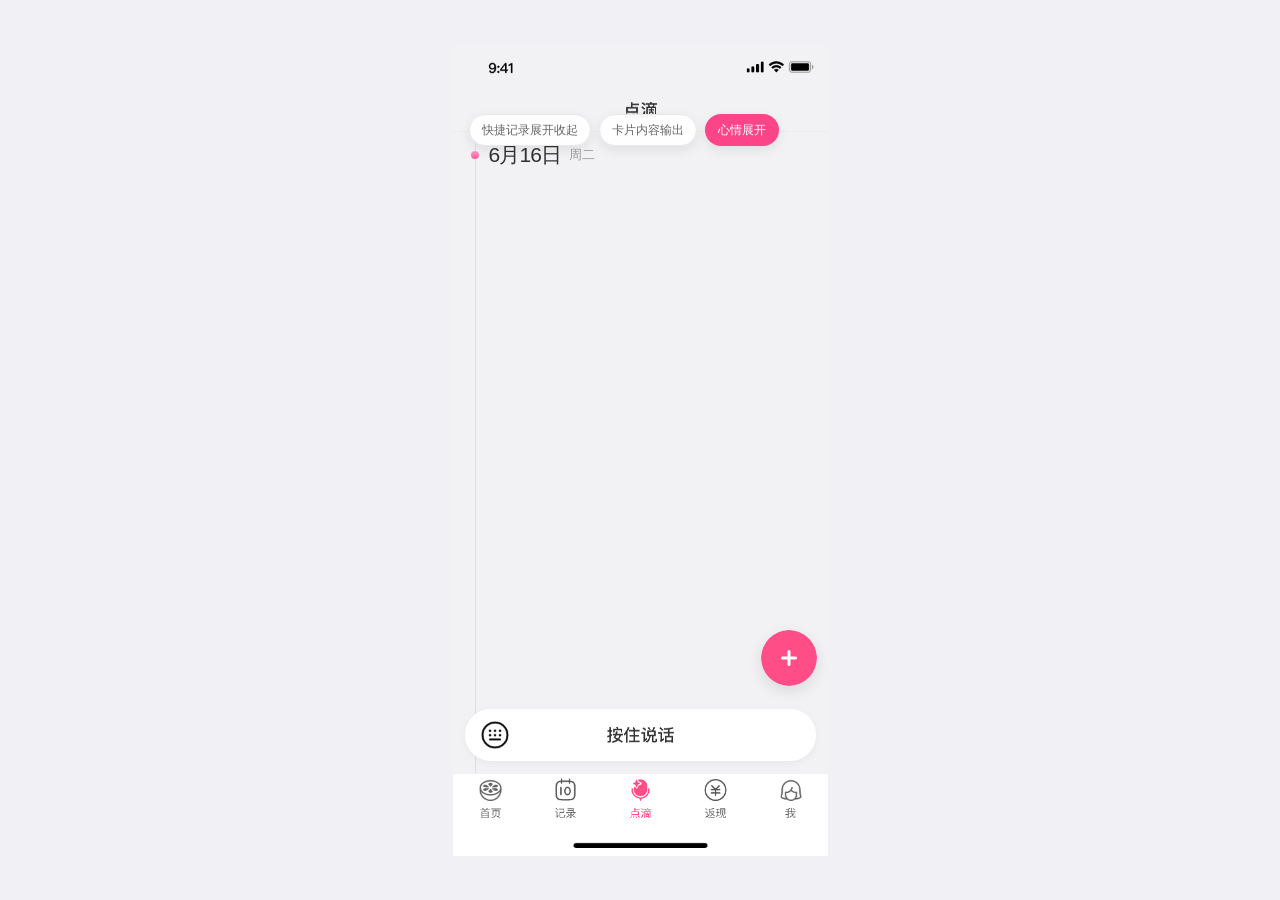
==== index.html @ 7e2c3475 "Update Diandi demo interactions and assets" ====
<!doctype html>
<html lang="zh-CN">
  <head>
    <meta charset="UTF-8" />
    <meta name="viewport" content="width=device-width, initial-scale=1.0" />
    <title>DiandiDemo</title>
    <link rel="stylesheet" href="./style.css" />
  </head>
  <body class="scheme-3">
    <main class="page">
      <section class="phone-shell" aria-label="Path app plus animation recreation">
        <header class="status-bar" aria-label="iOS status bar">
          <div class="status-time">9:41</div>
          <div class="status-icons" aria-hidden="true">
            <span class="signal">
              <i></i><i></i><i></i><i></i>
            </span>
            <span class="wifi"></span>
            <span class="battery"><span class="battery-level"></span></span>
          </div>
        </header>

        <div class="view-switcher" aria-label="页面切换">
          <button class="view-switch-btn" type="button" data-view-target="quick-record">
            快捷记录展开收起
          </button>
          <button class="view-switch-btn" type="button" data-view-target="card-output">
            卡片内容输出
          </button>
          <button class="view-switch-btn active" type="button" data-view-target="mood-expand">心情展开</button>
        </div>

        <section class="view-panel view-panel-demo" data-view-panel="quick-record" hidden>
          <section class="content-area"></section>

          <div class="flyout-wrap" data-mood-flyout-wrap>
            <button class="flyout-btn" type="button" aria-expanded="false" aria-label="Toggle action menu">
              <span class="flyout-gray-layer" aria-hidden="true"></span>
              <span class="flyout-plus-icon" aria-hidden="true"></span>
            </button>

            <ul class="flyout flyout-init" aria-label="Action menu">
              <li>
                <button type="button" aria-label="Records">
                  <span class="option-bg" aria-hidden="true"></span>
                  <span class="icon icon-music" aria-hidden="true"></span>
                  <span class="option-label">体重</span>
                </button>
              </li>
              <li>
                <button type="button" aria-label="Mood">
                  <span class="option-bg" aria-hidden="true"></span>
                  <span class="icon icon-pin" aria-hidden="true"></span>
                  <span class="option-label">症状</span>
                </button>
              </li>
              <li>
                <button type="button" aria-label="Question" data-mood-trigger>
                  <span class="option-bg" aria-hidden="true"></span>
                  <span class="icon icon-photo" aria-hidden="true"></span>
                  <span class="option-label">心情</span>
                </button>
              </li>
              <li>
                <button type="button" aria-label="Medical">
                  <span class="option-bg" aria-hidden="true"></span>
                  <span class="icon icon-camera" aria-hidden="true"></span>
                  <span class="option-label">饮食</span>
                </button>
              </li>
            </ul>
          </div>

          <div class="input-dock">
            <img src="./assets/输入框.png" alt="输入框" class="input-image" />
          </div>

          <nav class="tabbar" aria-label="Bottom navigation">
            <img src="./assets/TabBar切图.png" alt="底部导航" class="tabbar-image" />
          </nav>

          <div class="home-indicator" aria-hidden="true"></div>
        </section>

        <section class="view-panel view-panel-blank" data-view-panel="card-output" hidden>
          <section class="card-page-header" aria-label="点滴标题栏">
            <img src="./assets/标题栏.png" alt="标题栏" class="card-page-header-image" />
          </section>

          <span class="timeline-line" aria-hidden="true"></span>

          <section class="card-page-body" aria-label="卡片内容输出空白区">
            <section class="timeline-date-header" aria-label="当天日期信息">
              <span class="timeline-date-dot" aria-hidden="true"></span>
              <span class="timeline-date-text" data-today-date>6月16日</span>
              <span class="timeline-weekday-text" data-today-weekday>周二</span>
            </section>

            <section class="card-feed" aria-label="信息流">
              <article class="feed-entry" data-feed-entry hidden>
                <span class="feed-entry-dot" aria-hidden="true"></span>
                <section class="feed-card" data-feed-card>
                  <div class="feed-card-time" data-feed-card-time>9:41</div>
                  <p class="feed-card-content" data-feed-card-content>
                    今天中午和很久没见的朋友吃饭，感觉心情很好，晚上称体重是52.3公斤。
                  </p>
                  <div class="feed-card-tags" data-feed-card-tags>
                    <span class="feed-tag feed-tag-mood" data-feed-tag>心情</span>
                    <span class="feed-tag feed-tag-weight" data-feed-tag>体重</span>
                  </div>
                  <div class="feed-card-divider" data-feed-card-divider aria-hidden="true"></div>
                  <button
                    class="feed-chart-header"
                    type="button"
                    data-feed-chart-header
                    data-feed-chart-toggle
                    data-card-collapse-toggle
                    aria-expanded="true"
                    aria-label="切换近7天情绪变化曲线内容"
                  >
                    <img
                      src="./assets/AI深度思考.png"
                      alt=""
                      class="feed-chart-sparkles"
                      aria-hidden="true"
                    />
                    <span class="feed-chart-title">近7天情绪变化曲线</span>
                    <span class="feed-chart-chevron" aria-hidden="true">
                      <img src="./assets/上下箭头.png" alt="" class="feed-chart-chevron-image" />
                    </span>
                  </button>
                  <div class="feed-chart-content" data-feed-chart-content data-card-collapse-content>
                    <section class="feed-chart-panel" aria-label="近7天情绪变化曲线" data-feed-chart-panel>
                      <div class="feed-chart-levels">
                        <span>积极</span>
                        <span>一般</span>
                        <span>消极</span>
                      </div>
                      <div class="feed-chart-plot">
                        <div class="feed-chart-bands" aria-hidden="true">
                          <span class="feed-chart-band feed-chart-band-positive"></span>
                          <span class="feed-chart-band feed-chart-band-neutral"></span>
                          <span class="feed-chart-band feed-chart-band-negative"></span>
                        </div>
                        <svg viewBox="0 0 257 78" class="feed-chart-svg" aria-hidden="true">
                          <polyline
                            class="feed-chart-line"
                            points="18.36,39 55.07,65 91.79,65 128.50,39 165.21,39 201.93,13 238.64,13"
                            fill="none"
                            stroke="#ff6498"
                            stroke-width="2"
                            stroke-linecap="round"
                            stroke-linejoin="round"
                          ></polyline>
                          <g class="feed-chart-dots" fill="#ff6498">
                            <circle cx="18.36" cy="39" r="4"></circle>
                            <circle cx="55.07" cy="65" r="4"></circle>
                            <circle cx="91.79" cy="65" r="4"></circle>
                            <circle cx="128.50" cy="39" r="4"></circle>
                            <circle cx="165.21" cy="39" r="4"></circle>
                            <circle cx="201.93" cy="13" r="4"></circle>
                            <circle cx="238.64" cy="13" r="4"></circle>
                          </g>
                        </svg>
                        <div class="feed-chart-days">
                          <span>周六</span>
                          <span>周日</span>
                          <span>周一</span>
                          <span>周二</span>
                          <span>周三</span>
                          <span>周四</span>
                          <span>今天</span>
                        </div>
                      </div>
                    </section>
                    <p class="feed-card-summary" data-feed-card-summary>
                      近7天心情整体在往好的方向走，状态在慢慢变好，<span class="feed-summary-highlight">卵泡期雌激素</span>正在回升，身体和情绪一起在向上走。
                    </p>
                  </div>
                </section>
              </article>

              <article class="feed-entry feed-entry-food" data-feed-entry-food hidden>
                <span class="feed-entry-dot" aria-hidden="true"></span>
                <section class="feed-card feed-card-food">
                  <div class="feed-card-time">9:41</div>
                  <img
                    src="./assets/餐食照片.png"
                    alt="餐食照片"
                    class="food-card-photo"
                    data-food-card-photo
                  />
                  <p class="food-card-content" data-food-card-content>
                    香煎鸡胸肉123千卡，炒土豆丝223千卡，炒青菜100千卡，杂粮饭300千卡。
                  </p>
                  <p class="food-card-total" data-food-card-total>总热量：<span class="food-card-total-value">823千卡</span></p>
                  <div class="feed-card-divider" data-food-card-divider aria-hidden="true"></div>
                  <button
                    class="feed-chart-header"
                    type="button"
                    data-card-collapse-toggle
                    aria-expanded="true"
                    aria-label="切换近7天饮食热量内容"
                  >
                    <img
                      src="./assets/AI深度思考.png"
                      alt=""
                      class="feed-chart-sparkles"
                      aria-hidden="true"
                    />
                    <span class="feed-chart-title">近7天饮食热量</span>
                    <span class="feed-chart-chevron" aria-hidden="true">
                      <img src="./assets/上下箭头.png" alt="" class="feed-chart-chevron-image" />
                    </span>
                  </button>
                  <div class="feed-chart-content food-chart-content" data-card-collapse-content>
                    <section class="food-chart-panel" aria-label="近7天饮食热量">
                      <div class="food-chart-axis">
                        <span>2000</span>
                        <span>1500</span>
                        <span>1000</span>
                        <span>500</span>
                      </div>
                      <div class="food-chart-plot">
                        <div class="food-chart-grid" aria-hidden="true">
                          <span></span>
                          <span></span>
                          <span></span>
                          <span></span>
                        </div>
                        <div class="food-chart-bars">
                          <span class="food-chart-bar" style="--bar-height: 0px"></span>
                          <span class="food-chart-bar" style="--bar-height: 29px"></span>
                          <span class="food-chart-bar" style="--bar-height: 72px"></span>
                          <span class="food-chart-bar" style="--bar-height: 78px"></span>
                          <span class="food-chart-bar" style="--bar-height: 58px"></span>
                          <span class="food-chart-bar" style="--bar-height: 72px"></span>
                          <span class="food-chart-bar food-chart-bar-today" style="--bar-height: 29px">
                            <em>823</em>
                          </span>
                        </div>
                        <div class="food-chart-days">
                          <span>周六</span>
                          <span>周日</span>
                          <span>周一</span>
                          <span>周二</span>
                          <span>周三</span>
                          <span>周四</span>
                          <span>今天</span>
                        </div>
                      </div>
                    </section>
                    <p class="food-card-summary" data-food-card-summary>
                      日均摄入1380千卡，今天吃了5种食物，饮食多样性不错。
                    </p>
                  </div>
                </section>
              </article>
            </section>
          </section>

          <div class="input-dock input-dock-card">
            <img
              src="./assets/文字输入框.png"
              alt="文字输入框"
              class="input-image"
              data-card-input-image
            />
            <button
              class="card-input-action"
              type="button"
              aria-label="显示卡片内容"
              data-card-input-toggle
            ></button>
          </div>

          <nav class="tabbar" aria-label="Bottom navigation">
            <img src="./assets/TabBar切图.png" alt="底部导航" class="tabbar-image" />
          </nav>

          <div class="home-indicator" aria-hidden="true"></div>
        </section>

        <section class="view-panel view-panel-blank is-active" data-view-panel="mood-expand">
          <section class="card-page-header" aria-label="点滴标题栏">
            <img src="./assets/标题栏.png" alt="标题栏" class="card-page-header-image" />
          </section>

          <span class="timeline-line" aria-hidden="true"></span>

          <section class="card-page-body" aria-label="心情展开空白区">
            <section class="timeline-date-header" aria-label="当天日期信息">
              <span class="timeline-date-dot" aria-hidden="true"></span>
              <span class="timeline-date-text">6月16日</span>
              <span class="timeline-weekday-text">周二</span>
            </section>

            <section class="card-feed mood-timeline-feed">
              <article class="feed-entry mood-feed-entry" data-mood-feed-entry hidden>
                <span class="feed-entry-dot" aria-hidden="true"></span>
                <section class="feed-card mood-feed-card">
                  <div class="feed-card-time" data-mood-feed-time>19:00</div>
                  <div class="mood-feed-primary" data-mood-feed-primary>
                    <img src="./assets/心情.png" alt="" class="mood-feed-primary-icon" data-mood-feed-icon aria-hidden="true" />
                    <p class="mood-feed-primary-text">心情：<span data-mood-feed-text>挺开心</span></p>
                  </div>
                  <div class="feed-card-divider mood-feed-divider" data-mood-feed-divider aria-hidden="true"></div>
                  <button
                    class="feed-chart-header"
                    type="button"
                    data-card-collapse-toggle
                    aria-expanded="true"
                    aria-label="切换近7天情绪变化曲线内容"
                  >
                    <img
                      src="./assets/AI深度思考.png"
                      alt=""
                      class="feed-chart-sparkles"
                      aria-hidden="true"
                    />
                    <span class="feed-chart-title">近7天情绪变化曲线</span>
                    <span class="feed-chart-chevron" aria-hidden="true">
                      <img src="./assets/上下箭头.png" alt="" class="feed-chart-chevron-image" />
                    </span>
                  </button>
                  <div class="feed-chart-content" data-mood-feed-chart-content data-card-collapse-content>
                    <section class="feed-chart-panel" aria-label="近7天情绪变化曲线" data-mood-feed-chart-panel>
                      <div class="feed-chart-levels">
                        <span>积极</span>
                        <span>一般</span>
                        <span>消极</span>
                      </div>
                      <div class="feed-chart-plot">
                        <div class="feed-chart-bands" aria-hidden="true">
                          <span class="feed-chart-band feed-chart-band-positive"></span>
                          <span class="feed-chart-band feed-chart-band-neutral"></span>
                          <span class="feed-chart-band feed-chart-band-negative"></span>
                        </div>
                        <div class="feed-chart-grid" aria-hidden="true">
                          <span></span>
                          <span></span>
                          <span></span>
                        </div>
                        <svg
                          class="feed-chart-svg"
                          viewBox="0 0 258 78"
                          fill="none"
                          xmlns="http://www.w3.org/2000/svg"
                          aria-hidden="true"
                        >
                          <path
                            class="feed-chart-line"
                            data-mood-feed-chart-line
                            d="M19 39L55.5 65L92 65L128.5 39L165 39L201.5 13L238 13"
                            stroke="#FF5F93"
                            stroke-width="2"
                            stroke-linecap="round"
                            stroke-linejoin="round"
                          />
                          <g class="feed-chart-dots" fill="#FF5F93">
                            <circle cx="19" cy="39" r="4"></circle>
                            <circle cx="55.5" cy="65" r="4"></circle>
                            <circle cx="92" cy="65" r="4"></circle>
                            <circle cx="128.5" cy="39" r="4"></circle>
                            <circle cx="165" cy="39" r="4"></circle>
                            <circle cx="201.5" cy="13" r="4"></circle>
                            <circle cx="238" cy="13" r="4"></circle>
                          </g>
                        </svg>
                        <div class="feed-chart-days">
                          <span>周六</span>
                          <span>周日</span>
                          <span>周一</span>
                          <span>周二</span>
                          <span>周三</span>
                          <span>周四</span>
                          <span>今天</span>
                        </div>
                      </div>
                    </section>
                    <p class="feed-card-summary" data-mood-feed-summary>
                      近7天心情整体在往好的方向走，状态在慢慢变好，<span class="feed-summary-highlight">卵泡期雌激素</span>正在回升，身体和情绪一起在向上走。
                    </p>
                  </div>
                </section>
              </article>
            </section>
          </section>

          <div class="flyout-wrap" data-mood-flyout-wrap>
            <button class="flyout-btn" type="button" aria-expanded="false" aria-label="Toggle action menu">
              <span class="flyout-gray-layer" aria-hidden="true"></span>
              <span class="flyout-plus-icon" aria-hidden="true"></span>
            </button>

            <ul class="flyout flyout-init" aria-label="Action menu">
              <li>
                <button type="button" aria-label="Records">
                  <span class="option-bg" aria-hidden="true"></span>
                  <span class="icon icon-music" aria-hidden="true"></span>
                  <span class="option-label">体重</span>
                </button>
              </li>
              <li>
                <button type="button" aria-label="Mood">
                  <span class="option-bg" aria-hidden="true"></span>
                  <span class="icon icon-pin" aria-hidden="true"></span>
                  <span class="option-label">症状</span>
                </button>
              </li>
              <li>
                <button type="button" aria-label="Question" data-mood-trigger>
                  <span class="option-bg" aria-hidden="true"></span>
                  <span class="icon icon-photo" aria-hidden="true"></span>
                  <span class="option-label">心情</span>
                </button>
              </li>
              <li>
                <button type="button" aria-label="Medical">
                  <span class="option-bg" aria-hidden="true"></span>
                  <span class="icon icon-camera" aria-hidden="true"></span>
                  <span class="option-label">饮食</span>
                </button>
              </li>
            </ul>
          </div>

          <section class="mood-expand-card" data-mood-card hidden aria-label="心情选项卡片">
            <div class="mood-expand-card-inner">
              <button class="mood-option" type="button" aria-label="超开心">
                <img src="./assets/超开心.png" alt="" class="mood-option-icon" aria-hidden="true" />
                <span class="mood-option-label">超开心</span>
              </button>
              <button class="mood-option" type="button" aria-label="挺开心">
                <img src="./assets/挺开心.png" alt="" class="mood-option-icon" aria-hidden="true" />
                <span class="mood-option-label">挺开心</span>
              </button>
              <button class="mood-option" type="button" aria-label="一般">
                <img src="./assets/一般.png" alt="" class="mood-option-icon" aria-hidden="true" />
                <span class="mood-option-label">一般</span>
              </button>
              <button class="mood-option" type="button" aria-label="不开心">
                <img src="./assets/不开心.png" alt="" class="mood-option-icon" aria-hidden="true" />
                <span class="mood-option-label">不开心</span>
              </button>
              <button class="mood-option" type="button" aria-label="好伤心">
                <img src="./assets/好伤心.png" alt="" class="mood-option-icon" aria-hidden="true" />
                <span class="mood-option-label">好伤心</span>
              </button>
            </div>
          </section>

          <div class="input-dock input-dock-card">
            <img
              src="./assets/输入框.png"
              alt="输入框"
              class="input-image"
            />
            <button
              class="card-input-action"
              type="button"
              aria-label="显示卡片内容"
            ></button>
          </div>

          <nav class="tabbar" aria-label="Bottom navigation">
            <img src="./assets/TabBar切图.png" alt="底部导航" class="tabbar-image" />
          </nav>

          <div class="home-indicator" aria-hidden="true"></div>
        </section>
      </section>
    </main>

    <script src="./script.js"></script>
  </body>
</html>
---- style.css ----
:root {
  --page-bg: #f1f1f5;
  --phone-bg: #f3f2f7;
  --text-main: #202020;
  --text-subtle: #9b9ba1;
  --menu-pink: #fc4589;
  --menu-item-shadow: rgba(0, 0, 0, 0.06);
  --menu-item-border: rgba(0, 0, 0, 0.06);
  --white: #ffffff;
}

* {
  box-sizing: border-box;
}

html,
body {
  margin: 0;
  min-height: 100%;
}

body {
  font-family: Helvetica, "PingFang SC", "Hiragino Sans GB", Arial, sans-serif;
  background: var(--page-bg);
  color: var(--text-main);
}

button {
  font: inherit;
}

.page {
  min-height: 100vh;
  display: grid;
  place-items: center;
  padding: 24px;
}

.phone-shell {
  position: relative;
  width: 375px;
  height: 812px;
  overflow: hidden;
  border-radius: 0;
  background: #f2f2f5;
}

.view-switcher {
  position: absolute;
  top: 70px;
  left: 16px;
  z-index: 20;
  display: flex;
  gap: 8px;
}

.view-switch-btn {
  height: 32px;
  padding: 0 12px;
  border: 0.5px solid #e8e8e8;
  border-radius: 999px;
  background: rgba(255, 255, 255, 0.94);
  box-shadow: 0 4px 12px rgba(0, 0, 0, 0.08);
  color: #666666;
  font-size: 12px;
  font-weight: 500;
  cursor: pointer;
  white-space: nowrap;
}

.view-switch-btn.active {
  border-color: transparent;
  background: var(--menu-pink);
  color: #ffffff;
}

.status-bar {
  position: absolute;
  top: 0;
  left: 0;
  right: 0;
  display: flex;
  justify-content: space-between;
  align-items: center;
  padding: 34px 24px 12px;
  font-weight: 600;
  font-size: 18px;
  letter-spacing: -0.02em;
}

.status-icons {
  display: flex;
  align-items: center;
  gap: 8px;
}

.signal {
  display: flex;
  align-items: flex-end;
  gap: 2px;
  height: 14px;
}

.signal i {
  display: block;
  width: 4px;
  background: #111;
  border-radius: 999px;
}

.signal i:nth-child(1) {
  height: 5px;
}

.signal i:nth-child(2) {
  height: 8px;
}

.signal i:nth-child(3) {
  height: 11px;
}

.signal i:nth-child(4) {
  height: 14px;
}

.wifi {
  position: relative;
  width: 18px;
  height: 12px;
  border-top: 3px solid #111;
  border-radius: 50% 50% 0 0;
}

.wifi::before,
.wifi::after {
  content: "";
  position: absolute;
  left: 50%;
  transform: translateX(-50%);
  border-top: 3px solid #111;
  border-radius: 50% 50% 0 0;
}

.wifi::before {
  top: 3px;
  width: 12px;
  height: 7px;
}

.wifi::after {
  top: 7px;
  width: 6px;
  height: 3px;
}

.battery {
  position: relative;
  width: 28px;
  height: 14px;
  border: 2px solid #111;
  border-radius: 4px;
}

.battery::after {
  content: "";
  position: absolute;
  right: -4px;
  top: 3px;
  width: 2px;
  height: 6px;
  border-radius: 0 2px 2px 0;
  background: #111;
}

.battery-level {
  display: block;
  width: 18px;
  height: 8px;
  margin: 1px;
  border-radius: 2px;
  background: #111;
}

.view-panel {
  position: absolute;
  inset: 0;
}

.view-panel[hidden] {
  display: none;
}

.view-panel-blank {
  background: #f2f2f5;
}

.card-page-header {
  position: absolute;
  top: 0;
  left: 0;
  right: 0;
  z-index: 2;
}

.card-page-header-image {
  display: block;
  width: 375px;
  height: auto;
}

.card-page-body {
  position: absolute;
  top: 88px;
  left: 0;
  right: 0;
  bottom: 83px;
  background: linear-gradient(to right, transparent 0 44px, #f2f2f5 44px 100%);
  overflow-y: auto;
  -webkit-overflow-scrolling: touch;
  overscroll-behavior: contain;
  -ms-overflow-style: none;
  scrollbar-width: none;
  z-index: 2;
}

.card-page-body::-webkit-scrollbar {
  display: none;
}

.timeline-line {
  position: absolute;
  top: 88px;
  bottom: 0;
  left: 22px;
  width: 1px;
  background: #dfdfe1;
  z-index: 1;
  pointer-events: none;
}

.timeline-date-header {
  position: absolute;
  top: 12px;
  left: 0;
  display: flex;
  align-items: center;
  gap: 8px;
  padding-left: 36px;
  z-index: 2;
}

.timeline-date-dot {
  position: absolute;
  left: 18px;
  top: 50%;
  width: 8px;
  height: 8px;
  z-index: 3;
  border-radius: 50%;
  background: linear-gradient(180deg, #ff99dd 0%, #ff5990 100%);
  transform: translateY(-50%);
}

.timeline-date-text {
  color: #323232;
  font-size: 21px;
  font-weight: 500;
  line-height: 1;
  letter-spacing: -0.04em;
}

.timeline-weekday-text {
  color: #9b9ba1;
  font-size: 13px;
  font-weight: 500;
  line-height: 1;
}

.card-feed {
  position: relative;
  padding: 49px 0 84px 0;
  z-index: 1;
}

.feed-entry {
  z-index: 2;
}

.feed-entry {
  position: relative;
  margin-top: 0;
  padding-left: 0;
}

.feed-entry + .feed-entry {
  margin-top: 16px;
}

.feed-entry-dot {
  position: absolute;
  left: 19px;
  top: 19.5px;
  width: 6px;
  height: 6px;
  z-index: 3;
  border-radius: 50%;
  background: #d4d4d8;
  transform: translateY(-50%);
}

.feed-card {
  margin-left: 36px;
  width: calc(100% - 48px);
  border-radius: 12px;
  background: #ffffff;
  padding: 12px;
  box-shadow: none;
}

.feed-card-time {
  color: #9f9fa5;
  font-size: 15px;
  font-weight: 300;
  line-height: 1;
}

.feed-card-content {
  margin: 13px 0 0;
  color: #323232;
  font-size: 17px;
  line-height: 1.45;
  letter-spacing: -0.04em;
}

.mood-timeline-feed {
  padding-top: 49px;
}

.mood-feed-entry + .mood-feed-entry {
  margin-top: 16px;
}

.mood-feed-card {
  padding-bottom: 12px;
}

.mood-feed-entry.is-entering .feed-card-time,
.mood-feed-entry.is-entering .mood-feed-primary {
  opacity: 0;
}

.mood-feed-entry.is-entering.is-primary-visible .feed-card-time,
.mood-feed-entry.is-entering.is-primary-visible .mood-feed-primary {
  opacity: 1;
  transition: opacity 0.3s ease;
}

.mood-feed-primary {
  display: flex;
  align-items: center;
  gap: 16px;
  margin-top: 22px;
  padding-bottom: 7px;
}

.mood-feed-primary-icon {
  width: 20px;
  height: 20px;
  object-fit: contain;
  flex: 0 0 auto;
}

.mood-feed-primary-text {
  margin: 0;
  color: #323232;
  font-size: 17px;
  line-height: 1.45;
  letter-spacing: -0.04em;
}

.feed-card-food {
  padding-bottom: 16px;
}

.food-card-photo {
  display: block;
  width: 230px;
  height: 230px;
  margin: 12px 0 0;
  border-radius: 8px;
  object-fit: cover;
}

.feed-entry-food.is-entering .food-card-photo {
  opacity: 0;
}

.food-card-content {
  margin: 8px 0 0;
  color: #323232;
  font-size: 17px;
  line-height: 1.45;
  letter-spacing: -0.04em;
}

.food-card-total {
  margin: 14px 0 0;
  color: #323232;
  font-size: 17px;
  line-height: 1.2;
}

.food-card-total-value {
  margin-left: 0;
  color: #ff5f93;
}

.feed-card-tags {
  display: flex;
  gap: 12px;
  margin-top: 8px;
}

.feed-tag {
  display: inline-flex;
  align-items: center;
  justify-content: center;
  width: 30px;
  height: 16px;
  padding: 0;
  border-radius: 4px;
  border: 1.5px solid currentColor;
  font-size: 11px;
  line-height: 1;
}

.feed-tag-mood {
  color: #f2ae00;
}

.feed-tag-weight {
  color: #c76dff;
}

.feed-card-divider {
  height: 1px;
  margin: 12px 0 10px;
  background: #ececef;
}

.mood-feed-card .feed-card-divider {
  margin: 19px 0 10px;
}

.feed-chart-header {
  position: relative;
  display: flex;
  align-items: center;
  gap: 10px;
  width: 100%;
  padding-right: 24px;
  padding-left: 0;
  padding-top: 0;
  padding-bottom: 0;
  border: 0;
  background: transparent;
  text-align: left;
  cursor: pointer;
}

.feed-entry:not(.feed-entry-food).is-entering .feed-chart-header,
.feed-entry:not(.feed-entry-food).is-entering .feed-chart-panel,
.feed-entry:not(.feed-entry-food).is-entering .feed-card-summary {
  opacity: 0;
  transform: none;
}

.feed-entry:not(.feed-entry-food).is-entering .feed-card-time,
.feed-entry:not(.feed-entry-food).is-entering .feed-card-content {
  opacity: 0;
  transform: none;
}

.feed-entry:not(.feed-entry-food).is-entering .feed-card-tags {
  margin-top: 0;
  height: 0;
  overflow: hidden;
}

.feed-entry:not(.feed-entry-food).is-entering .feed-card-divider {
  opacity: 0;
  margin: 0;
}

.feed-entry:not(.feed-entry-food).is-entering .feed-tag {
  opacity: 0;
  transform: none;
}

.feed-entry:not(.feed-entry-food).is-entering .feed-chart-content {
  max-height: 0;
  opacity: 0;
  overflow: hidden;
}

.feed-entry-food.is-entering .food-card-content,
.feed-entry-food.is-entering .food-card-total,
.feed-entry-food.is-entering .food-card-summary {
  opacity: 0;
  transform: none;
  height: 0;
  margin-top: 0;
  overflow: hidden;
}

.feed-entry-food.is-entering .feed-card-divider {
  opacity: 0;
  margin: 0;
}

.feed-entry-food.is-entering .feed-chart-header,
.feed-entry-food.is-entering .food-chart-content {
  opacity: 0;
  transform: none;
  max-height: 0;
  margin-top: 0;
  padding-top: 0;
  padding-bottom: 0;
  overflow: hidden;
}

.feed-entry-food.is-entering .food-chart-panel,
.feed-entry-food.is-entering .food-chart-axis,
.feed-entry-food.is-entering .food-chart-grid,
.feed-entry-food.is-entering .food-chart-days {
  opacity: 0;
}

.feed-entry-food.is-entering .food-chart-bar,
.feed-entry-food.is-entering .food-chart-bar-today em {
  opacity: 0;
  transform: scaleY(0);
  transform-origin: center bottom;
}

.feed-chart-content {
  max-height: none;
  overflow: hidden;
  transition:
    opacity 0.24s ease,
    transform 0.24s ease,
    max-height 0.24s ease,
    margin-top 0.24s ease;
}

.feed-entry:not(.feed-entry-food).is-entering .feed-chart-header {
  max-height: 0;
  overflow: hidden;
}

.feed-entry:not(.feed-entry-food).is-entering .feed-chart-panel {
  max-height: 0;
  margin-top: 0;
  overflow: hidden;
}

.feed-entry:not(.feed-entry-food).is-entering .feed-card-summary {
  height: 0;
  margin-top: 0;
  overflow: hidden;
}

.feed-entry:not(.feed-entry-food).is-entering.is-green-visible .feed-chart-header,
.feed-entry:not(.feed-entry-food).is-entering.is-green-visible .feed-chart-panel {
  opacity: 1;
  transform: none;
  transition:
    opacity 0.36s ease,
    max-height 0.36s cubic-bezier(0.22, 1, 0.36, 1),
    margin-top 0.36s cubic-bezier(0.22, 1, 0.36, 1);
}

.feed-entry:not(.feed-entry-food).is-entering.is-green-visible .feed-chart-header {
  max-height: 32px;
  transition:
    opacity 0.4s ease,
    max-height 0s linear;
}

.feed-entry:not(.feed-entry-food).is-entering.is-primary-visible .feed-card-time,
.feed-entry:not(.feed-entry-food).is-entering.is-primary-visible .feed-card-content {
  opacity: 1;
  transform: none;
  transition:
    opacity 0.3s ease;
}

.feed-entry:not(.feed-entry-food).is-entering.is-tags-visible .feed-tag {
  opacity: 1;
  transform: none;
  transition:
    opacity 0.36s ease;
}

.feed-entry:not(.feed-entry-food).is-entering.is-tags-visible .feed-card-tags {
  margin-top: 8px;
  height: 16px;
  transition:
    margin-top 0.24s ease,
    height 0.24s ease;
}

.feed-entry:not(.feed-entry-food).is-entering.is-tags-visible .feed-tag:nth-child(1) {
  transition-delay: 0s;
}

.feed-entry:not(.feed-entry-food).is-entering.is-tags-visible .feed-tag:nth-child(2) {
  transition-delay: 0.16s;
}

.feed-entry:not(.feed-entry-food).is-entering.is-divider-visible .feed-card-divider {
  opacity: 1;
  margin: 12px 0 10px;
  transition:
    opacity 0.24s ease,
    margin 0.24s ease;
}

.feed-entry:not(.feed-entry-food).is-entering.is-green-visible .feed-chart-panel {
  max-height: 118px;
  margin-top: 10px;
}

.feed-entry:not(.feed-entry-food).is-entering.is-green-visible .feed-chart-content {
  max-height: 400px;
  opacity: 1;
}

.feed-entry:not(.feed-entry-food).is-entering.is-summary-visible .feed-card-summary {
  opacity: 1;
  transform: none;
  height: var(--summary-target-height, 0px);
  margin-top: 8px;
  transition:
    opacity 0.24s ease,
    height 0.14s ease,
    margin-top 0.24s ease;
}

.feed-entry-food.is-entering.is-food-content-visible .food-card-content,
.feed-entry-food.is-entering.is-food-total-visible .food-card-total,
.feed-entry-food.is-entering.is-food-summary-text-visible .food-card-summary {
  opacity: 1;
  transform: none;
  transition:
    opacity 0.24s ease,
    height 0.14s ease,
    margin-top 0.24s ease;
}

.feed-entry-food.is-entering.is-food-photo-visible .food-card-photo {
  opacity: 1;
  transition: opacity 0.3s ease;
}

.feed-entry-food.is-entering.is-food-summary-visible .feed-chart-header,
.feed-entry-food.is-entering.is-food-summary-visible .food-chart-content {
  opacity: 1;
  transform: none;
  transition:
    opacity 0.36s ease,
    max-height 0.36s cubic-bezier(0.22, 1, 0.36, 1),
    margin-top 0.36s cubic-bezier(0.22, 1, 0.36, 1);
}

.feed-entry-food.is-entering.is-food-summary-visible .feed-chart-header {
  max-height: 32px;
  padding-top: 0;
  padding-bottom: 0;
}

.feed-entry-food.is-entering.is-food-summary-visible .food-chart-content {
  max-height: 400px;
  margin-top: 10px;
  padding-top: 0;
  padding-bottom: 0;
}

.feed-entry-food.is-entering.is-food-chart-visible .food-chart-panel,
.feed-entry-food.is-entering.is-food-chart-visible .food-chart-axis,
.feed-entry-food.is-entering.is-food-chart-visible .food-chart-grid,
.feed-entry-food.is-entering.is-food-chart-visible .food-chart-days {
  opacity: 1;
  transition: opacity 0.6s ease;
}

.feed-entry-food.is-entering.is-food-bars-visible .food-chart-bar,
.feed-entry-food.is-entering.is-food-bars-visible .food-chart-bar-today em {
  opacity: 1;
  transform: scaleY(1);
  transition:
    opacity 0.18s ease,
    transform 0.8s cubic-bezier(0.22, 1, 0.36, 1);
}

.feed-entry-food.is-entering.is-food-bars-visible .food-chart-bar:nth-child(1) {
  transition-delay: 0s;
}

.feed-entry-food.is-entering.is-food-bars-visible .food-chart-bar:nth-child(2) {
  transition-delay: 0.08s;
}

.feed-entry-food.is-entering.is-food-bars-visible .food-chart-bar:nth-child(3) {
  transition-delay: 0.16s;
}

.feed-entry-food.is-entering.is-food-bars-visible .food-chart-bar:nth-child(4) {
  transition-delay: 0.24s;
}

.feed-entry-food.is-entering.is-food-bars-visible .food-chart-bar:nth-child(5) {
  transition-delay: 0.32s;
}

.feed-entry-food.is-entering.is-food-bars-visible .food-chart-bar:nth-child(6) {
  transition-delay: 0.4s;
}

.feed-entry-food.is-entering.is-food-bars-visible .food-chart-bar:nth-child(7) {
  transition-delay: 0.48s;
}

.feed-entry-food.is-entering.is-food-bars-visible .food-chart-bar-today em {
  transition-delay: 0.56s;
}

.feed-entry-food.is-entering.is-food-divider-visible .feed-card-divider {
  opacity: 1;
  margin: 12px 0;
  transition:
    opacity 0.24s ease,
    margin 0.24s ease;
}

.feed-entry-food.is-entering.is-food-content-visible .food-card-content {
  margin-top: 8px;
}

.feed-entry-food.is-entering.is-food-total-visible .food-card-total {
  margin-top: 14px;
}

.feed-entry-food.is-entering.is-food-summary-text-visible .food-card-summary {
  margin-top: 8px;
}

.feed-chart-sparkles {
  display: block;
  width: 20px;
  height: 20px;
  flex: 0 0 20px;
}

.feed-chart-title {
  flex: 1;
  color: #323232;
  font-size: 17px;
  font-weight: 500;
  line-height: 1.2;
}

.feed-chart-chevron {
  position: absolute;
  right: 0;
  top: 50%;
  display: inline-flex;
  align-items: center;
  justify-content: center;
  width: 24px;
  height: 24px;
  transform: translateY(calc(-50% - 2px));
  transition: transform 0.24s ease;
  overflow: visible;
}

.feed-chart-chevron-image {
  display: block;
  width: 14px;
  height: auto;
}

.feed-chart-panel {
  display: flex;
  gap: 14px;
  margin-top: 10px;
  height: 118px;
  padding: 8px;
  border-radius: 8px;
  background: #fafafa;
  overflow: hidden;
  transition:
    opacity 0.24s ease,
    transform 0.24s ease,
    max-height 0.24s ease,
    margin-top 0.24s ease,
    padding 0.24s ease;
}

.feed-chart-levels {
  display: grid;
  grid-template-rows: repeat(3, 26px);
  height: 78px;
  margin-top: 0;
  color: #a4a4aa;
  font-size: 11px;
  line-height: 1;
  white-space: nowrap;
}

.feed-chart-levels span {
  display: flex;
  align-items: center;
  transform: translateY(-1px);
}

.feed-chart-plot {
  flex: 0 0 257px;
  width: 257px;
  display: flex;
  flex-direction: column;
  min-width: 0;
  position: relative;
}

.feed-chart-bands {
  position: absolute;
  top: 0;
  left: 0;
  right: 0;
  display: grid;
  grid-template-rows: repeat(3, 26px);
  z-index: 0;
}

.feed-chart-band {
  display: block;
}

.feed-chart-levels,
.feed-chart-bands,
.feed-chart-grid,
.feed-chart-days {
  transition: opacity 0.6s ease;
}

.feed-chart-band-positive {
  background: rgba(255, 195, 1, 0.06);
}

.feed-chart-band-neutral {
  background: rgba(77, 166, 255, 0.06);
}

.feed-chart-band-negative {
  background: rgba(255, 88, 102, 0.06);
}

.feed-chart-svg {
  display: block;
  width: 100%;
  max-width: 100%;
  flex: 0 0 78px;
  height: 78px;
  border-radius: 0;
  position: relative;
  z-index: 1;
  background: transparent;
  overflow: visible;
}

.feed-chart-line {
  stroke-dasharray: var(--chart-line-length, 0);
  stroke-dashoffset: 0;
}

.feed-chart-dots circle {
  transform-box: fill-box;
  transform-origin: center;
}

.feed-entry.is-entering .feed-chart-line {
  stroke-dashoffset: var(--chart-line-length, 0);
}

.feed-entry.is-entering .feed-chart-levels,
.feed-entry.is-entering .feed-chart-bands,
.feed-entry.is-entering .feed-chart-grid,
.feed-entry.is-entering .feed-chart-days {
  opacity: 0;
}

.feed-entry.is-entering.is-green-visible .feed-chart-levels,
.feed-entry.is-entering.is-green-visible .feed-chart-bands,
.feed-entry.is-entering.is-green-visible .feed-chart-grid,
.feed-entry.is-entering.is-green-visible .feed-chart-days {
  opacity: 1;
}

.feed-entry.is-entering.is-green-visible .feed-chart-line {
  transition: stroke-dashoffset 0.72s cubic-bezier(0.22, 1, 0.36, 1) 0.6s;
  stroke-dashoffset: 0;
}

.feed-entry.is-entering .feed-chart-dots circle {
  opacity: 0;
  transform: scale(0.7);
}

.feed-entry.is-entering.is-green-visible .feed-chart-dots circle {
  opacity: 1;
  transform: scale(1);
  transition:
    opacity 0.18s ease,
    transform 0.28s cubic-bezier(0.22, 1, 0.36, 1);
}

.feed-entry.is-entering.is-green-visible .feed-chart-dots circle:nth-child(1) {
  transition-delay: 0.6s;
}

.feed-entry.is-entering.is-green-visible .feed-chart-dots circle:nth-child(2) {
  transition-delay: 0.72s;
}

.feed-entry.is-entering.is-green-visible .feed-chart-dots circle:nth-child(3) {
  transition-delay: 0.84s;
}

.feed-entry.is-entering.is-green-visible .feed-chart-dots circle:nth-child(4) {
  transition-delay: 0.96s;
}

.feed-entry.is-entering.is-green-visible .feed-chart-dots circle:nth-child(5) {
  transition-delay: 1.08s;
}

.feed-entry.is-entering.is-green-visible .feed-chart-dots circle:nth-child(6) {
  transition-delay: 1.2s;
}

.feed-entry.is-entering.is-green-visible .feed-chart-dots circle:nth-child(7) {
  transition-delay: 1.32s;
}

.feed-chart-days {
  display: grid;
  grid-template-columns: repeat(7, 1fr);
  width: 100%;
  margin-top: 8px;
  color: #a4a4aa;
  font-size: 11px;
  line-height: 1;
  text-align: center;
}

.feed-card-summary {
  margin: 8px 0 0;
  color: #323232;
  font-size: 17px;
  line-height: 1.6;
  letter-spacing: -0.04em;
  overflow: hidden;
  transition:
    opacity 0.24s ease,
    transform 0.24s ease,
    height 0.14s ease,
    margin-top 0.24s ease;
}

.food-chart-content {
  margin-top: 10px;
}

.food-chart-panel {
  display: flex;
  gap: 8px;
  padding: 12px 12px 10px;
  border-radius: 8px;
  background: #fafafa;
}

.food-chart-axis {
  display: grid;
  grid-template-rows: repeat(4, 1fr);
  width: 30px;
  height: 73px;
  color: #999999;
  font-size: 11px;
  line-height: 1;
  text-align: right;
}

.food-chart-axis span {
  display: flex;
  align-items: flex-start;
  justify-content: flex-end;
  transform: translateY(-18%);
}

.food-chart-plot {
  position: relative;
  flex: 1;
  min-width: 0;
}

.food-chart-grid {
  position: relative;
  display: grid;
  grid-template-rows: repeat(4, 1fr);
  height: 73px;
  z-index: 0;
}

.food-chart-grid span {
  display: block;
  border-top: 1px dotted #ececef;
}

.food-chart-bars {
  position: relative;
  display: grid;
  grid-template-columns: repeat(7, 1fr);
  align-items: end;
  gap: 12px;
  height: 73px;
  margin-top: -73px;
  padding: 0 2px;
  z-index: 1;
}

.food-chart-bar {
  position: relative;
  display: block;
  align-self: end;
  width: 12px;
  height: var(--bar-height);
  margin: 0 auto;
  border-radius: 4px 4px 0 0;
  background: rgba(255, 95, 147, 0.22);
}

.food-chart-bar-today {
  background: #ff4f92;
}

.food-chart-bar-today em {
  position: absolute;
  left: 50%;
  bottom: calc(100% + 8px);
  transform: translateX(-50%);
  color: #ff4f92;
  font-style: normal;
  font-size: 11px;
  line-height: 1;
  white-space: nowrap;
}

.food-chart-days {
  display: grid;
  grid-template-columns: repeat(7, 1fr);
  gap: 12px;
  margin-top: 10px;
  padding: 0 2px;
  color: #999999;
  font-size: 11px;
  line-height: 1;
  text-align: center;
}

.food-card-summary {
  margin: 8px 0 0;
  color: #323232;
  font-size: 17px;
  line-height: 1.5;
  letter-spacing: -0.04em;
}

.feed-card.is-collapsed .feed-chart-chevron {
  transform: translateY(calc(-50% + 5px)) rotate(180deg);
}

.feed-card.is-collapsed .feed-chart-content {
  opacity: 0;
  transform: none;
  max-height: 0;
  margin-top: 0;
  pointer-events: none;
}

.feed-card.is-collapsed .feed-chart-panel {
  margin-top: 0;
  padding-top: 0;
  padding-bottom: 0;
}

.feed-card.is-collapsed .feed-card-summary {
  height: 0;
  margin-top: 0;
}

.summary-char {
  opacity: 0;
  animation: summary-char-opacity 0.18s ease forwards;
}

@keyframes summary-char-opacity {
  from {
    opacity: 0;
  }

  to {
    opacity: 1;
  }
}


.feed-summary-highlight {
  color: #ff5f93;
}

.content-area {
  position: absolute;
  inset: 0;
  background: #f5f4f8;
}

.flyout-wrap {
  position: absolute;
  right: 11px;
  bottom: 170px;
  width: 220px;
  height: 220px;
  z-index: 5;
}

.scheme-3 .flyout-wrap {
  right: 11px;
  bottom: 170px;
}

[data-view-panel="mood-expand"] .flyout-wrap {
  z-index: 8;
}

.flyout {
  position: relative;
  margin: 0;
  padding: 0;
  line-height: 0;
  list-style: none;
}

.flyout > li {
  position: absolute;
  inset: 0;
  display: block;
}

.flyout > li button {
  --shift-x: 0px;
  --shift-y: 0px;
  --overshoot-x: 0px;
  --overshoot-y: 0px;
  --settle-x: 0px;
  --settle-y: 0px;
  position: absolute;
  left: 160px;
  top: 160px;
  display: block;
  width: 64px;
  height: 64px;
  padding: 0;
  border: 0.5px solid #e8e8e8;
  border-radius: 50%;
  background: #ffffff;
  box-shadow: 0 5px 15px 0 rgba(0, 0, 0, 0.1);
  cursor: pointer;
  transform: translate(0, 0);
}

.flyout > li button:active {
  opacity: 0.92;
}

.flyout > li button:active .option-bg,
.flyout > li button:active .icon,
.flyout > li button:active .option-label {
  opacity: 0.72;
}

.flyout-init li {
  display: none;
}

.flyout.expand li button {
  transform: translate(var(--shift-x), var(--shift-y));
  animation: expand 0.5s ease 1 backwards;
}

.flyout.contract li button {
  transform: translate(0, 0);
  animation: contract 0.5s ease 1 both;
}

.flyout.fade li button.clicked {
  transform: translate(var(--shift-x), var(--shift-y));
  animation: clicked 0.5s ease-out 1 forwards;
}

.flyout.fade li button:not(.clicked) {
  transform: translate(var(--shift-x), var(--shift-y));
  animation: fade 0.5s ease-out 1 forwards;
}

.flyout.fade li button:not(.clicked) .icon {
  opacity: 0.1;
  transition: opacity 0.5s ease;
}

.flyout li:nth-of-type(1) button {
  --shift-x: -18px;
  --shift-y: -93px;
  --overshoot-x: -21.4px;
  --overshoot-y: -110.7px;
  --settle-x: -17.2px;
  --settle-y: -89.1px;
  animation-delay: 0.12s;
}

.flyout.expand li:nth-of-type(1) button {
  animation-delay: 0s;
}

.flyout.expand li:nth-of-type(1) .icon {
  transform: rotate(0deg);
}

.scheme-3 .flyout.expand li:nth-of-type(1) .icon {
  animation: scheme1-icon-expand 0.6s ease-out 0s 1 both;
}

.scheme-3 .flyout.contract li:nth-of-type(1) .icon {
  animation: scheme1-icon-contract 0.6s ease 0.27s 1 both;
}

.flyout li:nth-of-type(2) button {
  --shift-x: -91.5px;
  --shift-y: -43px;
  --overshoot-x: -107.8px;
  --overshoot-y: -50.7px;
  --settle-x: -87.9px;
  --settle-y: -41.3px;
  animation-delay: 0.08s;
}

.flyout.expand li:nth-of-type(2) button {
  animation-delay: 0.04s;
}

.flyout.expand li:nth-of-type(2) .icon,
.flyout.fade li:nth-of-type(2) button.clicked .icon {
  transform: rotate(0deg);
}

.scheme-3 .flyout.expand li:nth-of-type(2) .icon {
  animation: scheme1-icon-expand 0.6s ease-out 0.04s 1 both;
}

.scheme-3 .flyout.contract li:nth-of-type(2) .icon {
  animation: scheme1-icon-contract 0.6s ease 0.23s 1 both;
}

.flyout li:nth-of-type(3) button {
  --shift-x: -91px;
  --shift-y: 43px;
  --overshoot-x: -107.3px;
  --overshoot-y: 50.7px;
  --settle-x: -87.4px;
  --settle-y: 41.3px;
  animation-delay: 0.04s;
}

.flyout.expand li:nth-of-type(3) button {
  animation-delay: 0.08s;
}

.flyout.expand li:nth-of-type(3) .icon,
.flyout.fade li:nth-of-type(3) button.clicked .icon {
  transform: rotate(0deg);
}

.scheme-3 .flyout.expand li:nth-of-type(3) .icon {
  animation: scheme1-icon-expand 0.6s ease-out 0.08s 1 both;
}

.scheme-3 .flyout.contract li:nth-of-type(3) .icon {
  animation: scheme1-icon-contract 0.6s ease 0.19s 1 both;
}

.flyout li:nth-of-type(4) button {
  --shift-x: -18px;
  --shift-y: 93px;
  --overshoot-x: -21.4px;
  --overshoot-y: 110.7px;
  --settle-x: -17.2px;
  --settle-y: 89.1px;
  animation-delay: 0s;
}

.flyout.expand li:nth-of-type(4) button {
  animation-delay: 0.12s;
}

.flyout.expand li:nth-of-type(4) .icon,
.flyout.fade li:nth-of-type(4) button.clicked .icon {
  transform: rotate(0deg);
}

.scheme-3 .flyout.expand li:nth-of-type(4) .icon {
  animation: scheme1-icon-expand 0.6s ease-out 0.12s 1 both;
}

.scheme-3 .flyout.contract li:nth-of-type(4) .icon {
  animation: scheme1-icon-contract 0.6s ease 0.15s 1 both;
}

.flyout-btn {
  position: absolute;
  right: 0;
  bottom: 0;
  z-index: 9999;
  width: 56px;
  height: 56px;
  padding: 0;
  overflow: hidden;
  border: 0;
  border-radius: 50%;
  outline: 0;
  background: url("./assets/按钮-普通.png") no-repeat center / 100% 100%;
  box-shadow: 0 5px 15px 0 rgba(0, 0, 0, 0.1);
  cursor: pointer;
}

.flyout-gray-layer {
  position: absolute;
  inset: 0;
  z-index: 0;
  display: block;
  border-radius: 50%;
  background: #cccccc;
  opacity: 0;
  transition: opacity 0.4s ease;
}

.flyout-plus-icon {
  position: relative;
  z-index: 1;
  display: block;
  width: 56px;
  height: 56px;
  transition: transform 0.4s ease;
}

.flyout-plus-icon::before,
.flyout-plus-icon::after {
  content: "";
  position: absolute;
  left: 50%;
  top: 50%;
  width: 16px;
  height: 3px;
  border-radius: 999px;
  background: var(--white);
  transform: translate(-50%, -50%);
}

.flyout-plus-icon::after {
  transform: translate(-50%, -50%) rotate(90deg);
}

.flyout-btn.btn-rotate .flyout-plus-icon {
  transform: rotate(-135deg);
}

.scheme-3 .flyout-btn.btn-rotate .flyout-gray-layer {
  opacity: 1;
}

.icon {
  position: absolute;
  left: 50%;
  top: 50%;
  display: block;
  width: 28px;
  height: 28px;
  margin-left: -14px;
  margin-top: -14px;
  background-repeat: no-repeat;
  background-position: center;
  background-size: contain;
}

.option-bg {
  position: absolute;
  inset: 0;
  display: block;
  border-radius: 50%;
  background: #ffffff;
}

.option-label {
  position: absolute;
  left: 50%;
  bottom: 7px;
  display: none;
  color: #333333;
  font-size: 11px;
  line-height: 1;
  white-space: nowrap;
  transform: translateX(-50%);
}

.scheme-3 .option-label {
  top: 41px;
  bottom: auto;
  display: block;
  line-height: 11px;
}

.scheme-3 .flyout.expand li:nth-of-type(1) .option-label {
  animation: scheme3-label-show 0.5s ease 0s 1 both;
}

.scheme-3 .flyout.contract li:nth-of-type(1) .option-label {
  animation: scheme3-label-hide 0.5s ease 0.12s 1 both;
}

.scheme-3 .flyout.expand li:nth-of-type(2) .option-label {
  animation: scheme3-label-show 0.5s ease 0.04s 1 both;
}

.scheme-3 .flyout.contract li:nth-of-type(2) .option-label {
  animation: scheme3-label-hide 0.5s ease 0.08s 1 both;
}

.scheme-3 .flyout.expand li:nth-of-type(3) .option-label {
  animation: scheme3-label-show 0.5s ease 0.08s 1 both;
}

.scheme-3 .flyout.contract li:nth-of-type(3) .option-label {
  animation: scheme3-label-hide 0.5s ease 0.04s 1 both;
}

.scheme-3 .flyout.expand li:nth-of-type(4) .option-label {
  animation: scheme3-label-show 0.5s ease 0.12s 1 both;
}

.scheme-3 .flyout.contract li:nth-of-type(4) .option-label {
  animation: scheme3-label-hide 0.5s ease 0s 1 both;
}

.scheme-3 .icon {
  top: 8px;
  margin-top: 0;
}

.scheme-3 .flyout > li button {
  left: 160px;
  top: 160px;
  width: 64px;
  height: 64px;
}

.scheme-3 .flyout li:nth-of-type(1) button {
  --shift-x: -5px;
  --shift-y: -158px;
  --overshoot-x: -5.9px;
  --overshoot-y: -187px;
  --settle-x: -4.8px;
  --settle-y: -151.5px;
}

.scheme-3 .flyout li:nth-of-type(2) button {
  --shift-x: -79.5px;
  --shift-y: -136px;
  --overshoot-x: -94px;
  --overshoot-y: -160.8px;
  --settle-x: -76.2px;
  --settle-y: -130.4px;
}

.scheme-3 .flyout li:nth-of-type(3) button {
  --shift-x: -137px;
  --shift-y: -79px;
  --overshoot-x: -161.9px;
  --overshoot-y: -93.4px;
  --settle-x: -131.4px;
  --settle-y: -75.8px;
}

.scheme-3 .flyout li:nth-of-type(4) button {
  --shift-x: -159px;
  --shift-y: -4px;
  --overshoot-x: -187.9px;
  --overshoot-y: -4.7px;
  --settle-x: -152.5px;
  --settle-y: -3.8px;
}

.icon-camera {
  background-image: url("./assets/饮食.png");
}

.icon-photo {
  background-image: url("./assets/心情.png");
}

.icon-music {
  background-image: url("./assets/体重.png");
}

.icon-pin {
  background-image: url("./assets/症状.png");
}

.input-dock {
  position: absolute;
  left: 0;
  right: 0;
  bottom: 83px;
  padding: 0;
  z-index: 4;
}

.input-image {
  display: block;
  width: 375px;
  height: auto;
}

.input-dock-card {
  bottom: 83px;
}

.card-input-action {
  position: absolute;
  right: 18px;
  bottom: 18px;
  width: 44px;
  height: 44px;
  padding: 0;
  border: 0;
  background: transparent;
  cursor: pointer;
}

.mood-expand-card {
  position: absolute;
  left: 12px;
  width: 351px;
  bottom: 238px;
  z-index: 10;
  pointer-events: none;
}

.mood-expand-card.is-entering,
.mood-expand-card.is-visible,
.mood-expand-card.is-leaving {
  pointer-events: auto;
}

.mood-expand-card-inner {
  display: flex;
  align-items: center;
  justify-content: space-between;
  gap: 8px;
  width: 351px;
  height: 107px;
  padding: 16px 14px 12px;
  border-radius: 20px;
  background: #ffffff;
  box-shadow: 0 8px 24px rgba(0, 0, 0, 0.06);
  overflow: hidden;
  transform-origin: top left;
}

.mood-option {
  flex: 1;
  min-width: 0;
  display: flex;
  flex-direction: column;
  align-items: center;
  gap: 8px;
  padding: 0;
  border: 0;
  background: transparent;
  cursor: pointer;
  opacity: 0;
}

.mood-option-icon {
  display: block;
  width: 40px;
  height: 40px;
  object-fit: contain;
}

.mood-option-label {
  color: #323232;
  font-size: 15px;
  line-height: 1.2;
  white-space: nowrap;
}

.mood-expand-card.is-entering .mood-expand-card-inner {
  animation: mood-card-expand 0.5s cubic-bezier(0.22, 0.8, 0.24, 1) both;
}

.mood-expand-card.is-entering .mood-option {
  animation: mood-option-fade 0.4s ease 0.1s both;
}

.mood-expand-card.is-leaving .mood-expand-card-inner {
  animation: mood-card-fade-out 0.3s ease both;
}

.mood-expand-card.is-visible .mood-option {
  opacity: 1;
}

.tabbar {
  position: absolute;
  left: 0;
  right: 0;
  bottom: 0;
  height: 83px;
  z-index: 3;
}

.tabbar-image {
  display: block;
  width: 100%;
  height: auto;
}

.home-indicator {
  display: none;
}

@keyframes expand {
  0% {
    transform: translate(0, 0);
    opacity: 0;
  }

  50% {
    transform: translate(var(--overshoot-x), var(--overshoot-y));
    opacity: 1;
  }

  70% {
    transform: translate(var(--settle-x), var(--settle-y));
    opacity: 1;
  }

  100% {
    transform: translate(var(--shift-x), var(--shift-y));
    opacity: 1;
  }
}

@keyframes mood-card-expand {
  0% {
    transform: translate(var(--mood-enter-x, 0px), var(--mood-enter-y, 0px))
      scale(var(--mood-enter-scale-x, 0.16), var(--mood-enter-scale-y, 0.52));
    border-radius: 999px;
  }

  18% {
    border-radius: 20px;
  }

  55% {
    transform: translate(0, 0) scale(1.02, 1.02);
    border-radius: 20px;
  }

  100% {
    transform: translate(0, 0) scale(1, 1);
    border-radius: 20px;
  }
}

@keyframes mood-option-fade {
  0% {
    opacity: 0;
  }

  100% {
    opacity: 1;
  }
}

@keyframes mood-card-fade-out {
  0% {
    opacity: 1;
  }

  100% {
    opacity: 0;
  }
}

@keyframes scheme1-icon-expand {
  0% {
    transform: rotate(-90deg);
  }

  70%,
  100% {
    transform: rotate(0deg);
  }
}

@keyframes scheme1-icon-contract {
  0% {
    transform: rotate(0deg);
    opacity: 1;
  }

  100% {
    transform: rotate(-180deg);
    opacity: 1;
  }
}

@keyframes scheme3-label-show {
  0% {
    opacity: 0;
  }

  100% {
    opacity: 1;
  }
}

@keyframes scheme3-label-hide {
  0% {
    opacity: 1;
  }

  100% {
    opacity: 0;
  }
}

@keyframes contract {
  0% {
    transform: translate(var(--shift-x), var(--shift-y));
    opacity: 1;
  }

  30% {
    transform: translate(var(--settle-x), var(--settle-y));
    opacity: 1;
  }

  50% {
    transform: translate(var(--overshoot-x), var(--overshoot-y));
    opacity: 1;
  }

  100% {
    transform: translate(0, 0);
    opacity: 0;
  }
}

@keyframes clicked {
  0% {
    transform: translate(var(--shift-x), var(--shift-y)) scale(1);
    opacity: 1;
  }

  90% {
    transform: translate(var(--shift-x), var(--shift-y)) scale(1);
  }

  99% {
    transform: translate(0, 0) scale(6);
    opacity: 0;
  }

  100% {
    transform: translate(0, 0) scale(0);
  }
}

@keyframes fade {
  0% {
    transform: translate(var(--shift-x), var(--shift-y)) scale(1);
    opacity: 1;
  }

  90% {
    transform: translate(var(--shift-x), var(--shift-y)) scale(1);
    opacity: 0;
  }

  99% {
    transform: translate(0, 0) scale(0);
  }

  100% {
    transform: translate(0, 0) scale(0);
  }
}

@media (max-width: 480px) {
  .page {
    padding: 0;
    overflow: auto;
  }

  .phone-shell {
    flex: 0 0 375px;
  }
}
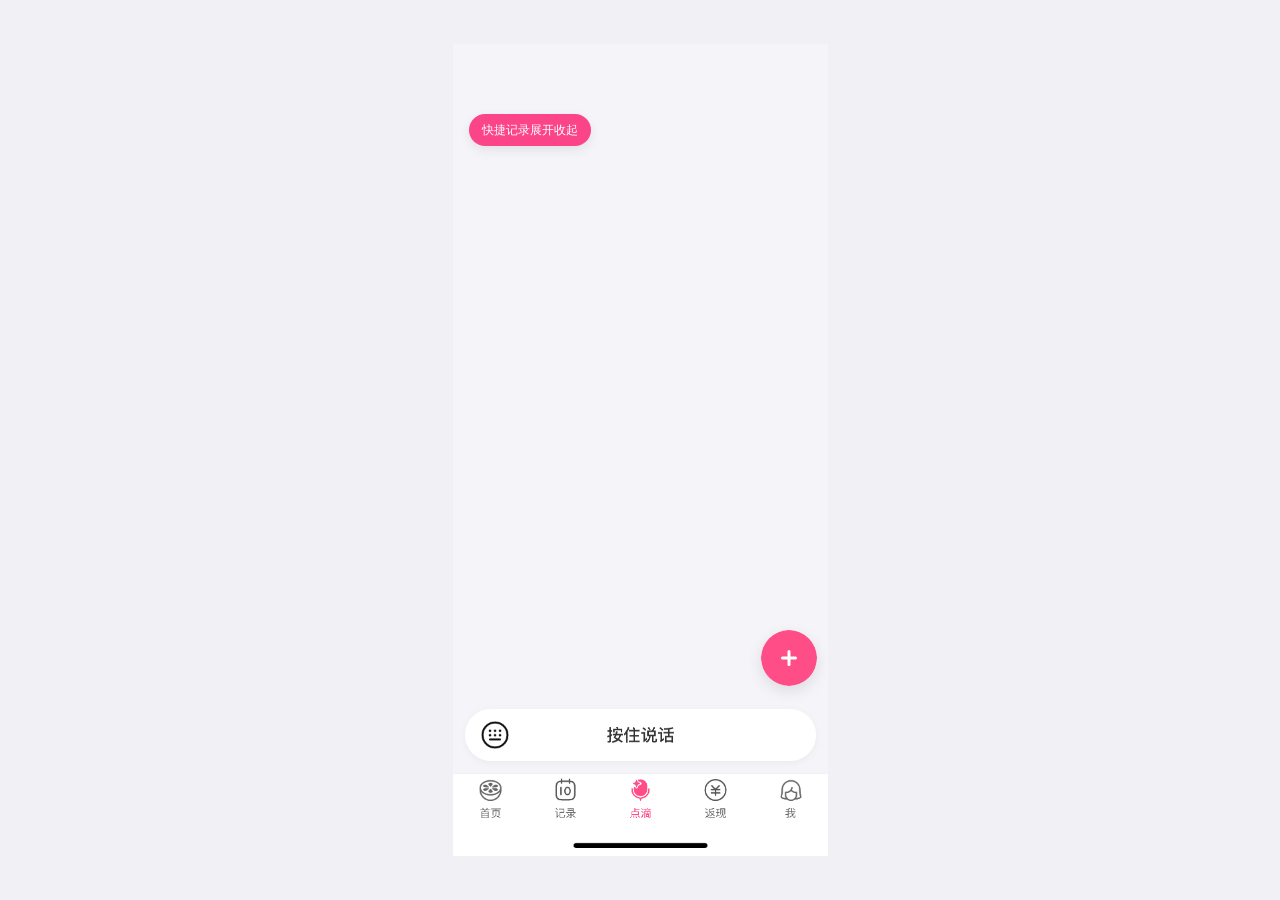
==== commit 9a20f36d: "Hide extra view switch buttons" ====
--- a/index.html
+++ b/index.html
@@ -4,6 +4,10 @@
     <meta charset="UTF-8" />
     <meta name="viewport" content="width=device-width, initial-scale=1.0" />
     <title>DiandiDemo</title>
+    <meta name="application-name" content="DiandiDemo" />
+    <meta name="apple-mobile-web-app-title" content="DiandiDemo" />
+    <meta property="og:title" content="DiandiDemo" />
+    <meta name="twitter:title" content="DiandiDemo" />
     <link rel="stylesheet" href="./style.css" />
   </head>
   <body class="scheme-3">
@@ -21,16 +25,16 @@
         </header>
 
         <div class="view-switcher" aria-label="页面切换">
-          <button class="view-switch-btn" type="button" data-view-target="quick-record">
+          <button class="view-switch-btn active" type="button" data-view-target="quick-record">
             快捷记录展开收起
           </button>
-          <button class="view-switch-btn" type="button" data-view-target="card-output">
+          <button class="view-switch-btn" type="button" data-view-target="card-output" hidden>
             卡片内容输出
           </button>
-          <button class="view-switch-btn active" type="button" data-view-target="mood-expand">心情展开</button>
+          <button class="view-switch-btn" type="button" data-view-target="mood-expand" hidden>心情展开</button>
         </div>
 
-        <section class="view-panel view-panel-demo" data-view-panel="quick-record" hidden>
+        <section class="view-panel view-panel-demo is-active" data-view-panel="quick-record">
           <section class="content-area"></section>
 
           <div class="flyout-wrap" data-mood-flyout-wrap>
@@ -281,7 +285,7 @@
           <div class="home-indicator" aria-hidden="true"></div>
         </section>
 
-        <section class="view-panel view-panel-blank is-active" data-view-panel="mood-expand">
+        <section class="view-panel view-panel-blank" data-view-panel="mood-expand" hidden>
           <section class="card-page-header" aria-label="点滴标题栏">
             <img src="./assets/标题栏.png" alt="标题栏" class="card-page-header-image" />
           </section>
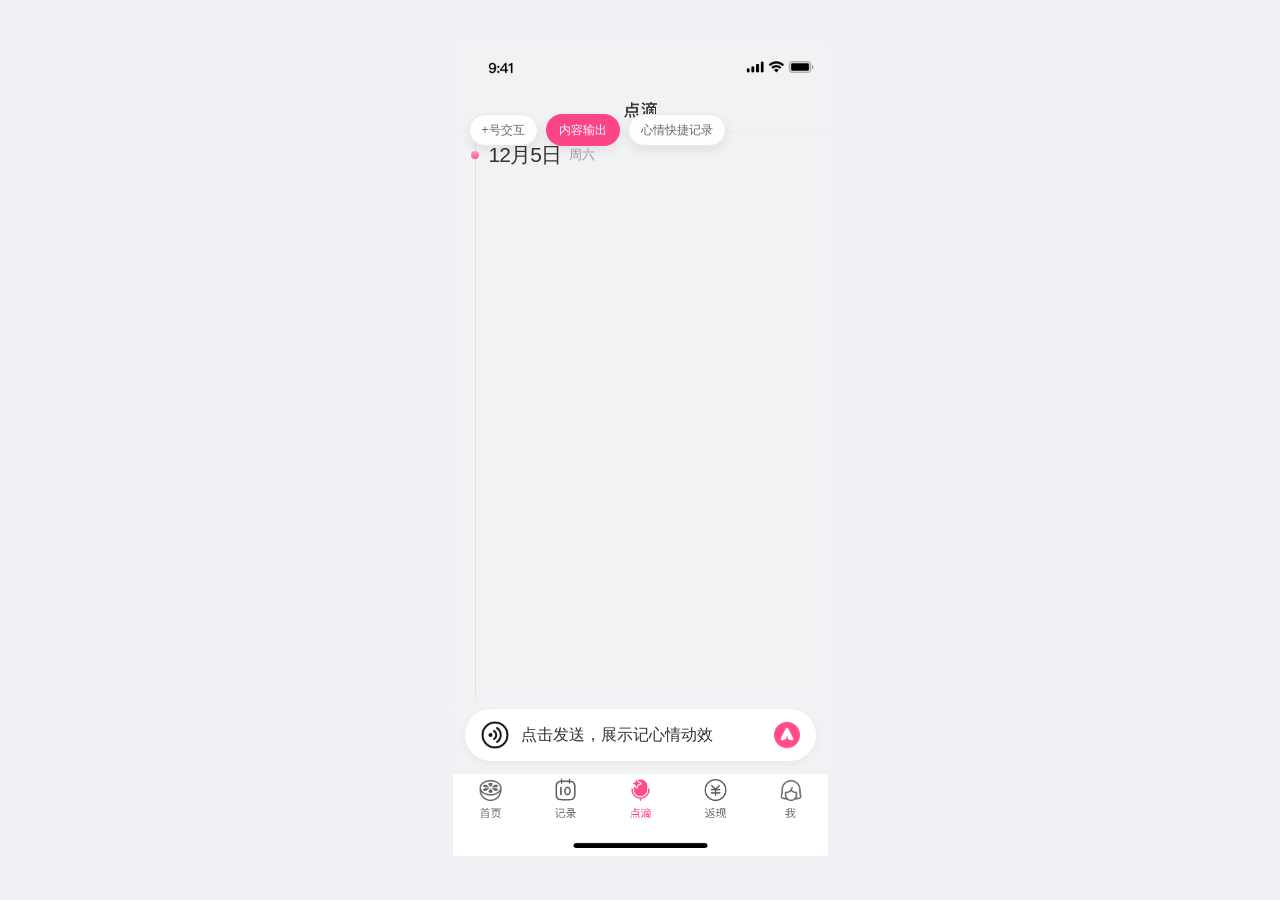
==== commit 11c15c8e: "Update demo interactions and assets" ====
--- a/index.html
+++ b/index.html
@@ -4,10 +4,17 @@
     <meta charset="UTF-8" />
     <meta name="viewport" content="width=device-width, initial-scale=1.0" />
     <title>DiandiDemo</title>
+    <meta name="description" content="DiandiDemo" />
     <meta name="application-name" content="DiandiDemo" />
     <meta name="apple-mobile-web-app-title" content="DiandiDemo" />
+    <meta property="og:type" content="website" />
+    <meta property="og:site_name" content="DiandiDemo" />
     <meta property="og:title" content="DiandiDemo" />
+    <meta property="og:description" content="DiandiDemo" />
+    <meta property="og:url" content="https://rexkfc.github.io/path-effect-demo/" />
+    <meta name="twitter:card" content="summary" />
     <meta name="twitter:title" content="DiandiDemo" />
+    <meta name="twitter:description" content="DiandiDemo" />
     <link rel="stylesheet" href="./style.css" />
   </head>
   <body class="scheme-3">
@@ -25,16 +32,16 @@
         </header>
 
         <div class="view-switcher" aria-label="页面切换">
-          <button class="view-switch-btn active" type="button" data-view-target="quick-record">
-            快捷记录展开收起
+          <button class="view-switch-btn" type="button" data-view-target="quick-record">+号交互</button>
+          <button class="view-switch-btn active" type="button" data-view-target="card-output">
+            内容输出
           </button>
-          <button class="view-switch-btn" type="button" data-view-target="card-output" hidden>
-            卡片内容输出
+          <button class="view-switch-btn" type="button" data-view-target="mood-expand">
+            心情快捷记录
           </button>
-          <button class="view-switch-btn" type="button" data-view-target="mood-expand" hidden>心情展开</button>
         </div>
 
-        <section class="view-panel view-panel-demo is-active" data-view-panel="quick-record">
+        <section class="view-panel view-panel-demo" data-view-panel="quick-record" hidden>
           <section class="content-area"></section>
 
           <div class="flyout-wrap" data-mood-flyout-wrap>
@@ -86,7 +93,7 @@
           <div class="home-indicator" aria-hidden="true"></div>
         </section>
 
-        <section class="view-panel view-panel-blank" data-view-panel="card-output" hidden>
+        <section class="view-panel view-panel-blank is-active" data-view-panel="card-output">
           <section class="card-page-header" aria-label="点滴标题栏">
             <img src="./assets/标题栏.png" alt="标题栏" class="card-page-header-image" />
           </section>
@@ -270,6 +277,7 @@
               class="input-image"
               data-card-input-image
             />
+            <span class="card-input-text" data-card-input-text>点击发送，展示记心情动效</span>
             <button
               class="card-input-action"
               type="button"
--- a/style.css
+++ b/style.css
@@ -318,6 +318,12 @@
   box-shadow: none;
 }
 
+.feed-entry:not(.feed-entry-food) .feed-card {
+  transform-origin: top left;
+  clip-path: inset(0 round 12px);
+  will-change: clip-path, transform;
+}
+
 .feed-card-time {
   color: #9f9fa5;
   font-size: 15px;
@@ -343,11 +349,26 @@
 
 .mood-feed-card {
   padding-bottom: 12px;
+  transform-origin: top left;
+  transition:
+    clip-path 0.25s cubic-bezier(0.22, 1, 0.36, 1),
+    transform 0.25s cubic-bezier(0.22, 1, 0.36, 1);
+  will-change: clip-path, transform;
 }
 
 .mood-feed-entry.is-entering .feed-card-time,
 .mood-feed-entry.is-entering .mood-feed-primary {
   opacity: 0;
+}
+
+.mood-feed-entry.is-entering .mood-feed-card {
+  clip-path: inset(0 calc(100% - 44px) calc(100% - 40px) 0 round 12px);
+  transform: scale(0.82);
+}
+
+.mood-feed-entry.is-entering.is-card-shell-visible .mood-feed-card {
+  clip-path: inset(0 round 12px);
+  transform: scale(1);
 }
 
 .mood-feed-entry.is-entering.is-primary-visible .feed-card-time,
@@ -381,6 +402,15 @@
 
 .feed-card-food {
   padding-bottom: 16px;
+}
+
+.feed-entry-food .feed-card-food {
+  transform-origin: top left;
+  clip-path: inset(0 round 12px);
+  transition:
+    clip-path 0.25s cubic-bezier(0.22, 1, 0.36, 1),
+    opacity 0.28s ease;
+  will-change: clip-path, opacity;
 }
 
 .food-card-photo {
@@ -476,6 +506,15 @@
   transform: none;
 }
 
+.feed-entry:not(.feed-entry-food).is-entering .feed-card {
+  clip-path: inset(0 calc(100% - 72px) calc(100% - 64px) 0 round 12px);
+  transform: scale(0.22);
+}
+
+.feed-entry:not(.feed-entry-food).is-entering.is-card-shell-visible .feed-card {
+  animation: card-output-shell-expand 0.25s forwards;
+}
+
 .feed-entry:not(.feed-entry-food).is-entering .feed-card-time,
 .feed-entry:not(.feed-entry-food).is-entering .feed-card-content {
   opacity: 0;
@@ -512,6 +551,16 @@
   height: 0;
   margin-top: 0;
   overflow: hidden;
+}
+
+.feed-entry-food.is-entering .feed-card-food {
+  clip-path: inset(0 calc(100% - 72px) calc(100% - 64px) 0 round 12px);
+  opacity: 0.96;
+}
+
+.feed-entry-food.is-entering.is-food-shell-visible .feed-card-food {
+  clip-path: inset(0 round 12px);
+  opacity: 1;
 }
 
 .feed-entry-food.is-entering .feed-card-divider {
@@ -909,7 +958,7 @@
 }
 
 .feed-entry.is-entering.is-green-visible .feed-chart-line {
-  transition: stroke-dashoffset 0.72s cubic-bezier(0.22, 1, 0.36, 1) 0.6s;
+  transition: stroke-dashoffset 0.75s 0.6s;
   stroke-dashoffset: 0;
 }
 
@@ -927,31 +976,31 @@
 }
 
 .feed-entry.is-entering.is-green-visible .feed-chart-dots circle:nth-child(1) {
-  transition-delay: 0.6s;
+  transition-delay: 0.15s;
 }
 
 .feed-entry.is-entering.is-green-visible .feed-chart-dots circle:nth-child(2) {
-  transition-delay: 0.72s;
+  transition-delay: 0.27s;
 }
 
 .feed-entry.is-entering.is-green-visible .feed-chart-dots circle:nth-child(3) {
-  transition-delay: 0.84s;
+  transition-delay: 0.39s;
 }
 
 .feed-entry.is-entering.is-green-visible .feed-chart-dots circle:nth-child(4) {
-  transition-delay: 0.96s;
+  transition-delay: 0.51s;
 }
 
 .feed-entry.is-entering.is-green-visible .feed-chart-dots circle:nth-child(5) {
-  transition-delay: 1.08s;
+  transition-delay: 0.63s;
 }
 
 .feed-entry.is-entering.is-green-visible .feed-chart-dots circle:nth-child(6) {
-  transition-delay: 1.2s;
+  transition-delay: 0.75s;
 }
 
 .feed-entry.is-entering.is-green-visible .feed-chart-dots circle:nth-child(7) {
-  transition-delay: 1.32s;
+  transition-delay: 0.87s;
 }
 
 .feed-chart-days {
@@ -1554,6 +1603,25 @@
   bottom: 83px;
 }
 
+.card-input-text {
+  position: absolute;
+  left: 68px;
+  right: 74px;
+  top: 50%;
+  transform: translateY(calc(-50% + 4px));
+  color: #323232;
+  font-size: 16px;
+  line-height: 1.2;
+  white-space: nowrap;
+  overflow: hidden;
+  text-overflow: ellipsis;
+  pointer-events: none;
+}
+
+.card-input-text.is-muted {
+  color: #999999;
+}
+
 .card-input-action {
   position: absolute;
   right: 18px;
@@ -1591,7 +1659,7 @@
   padding: 16px 14px 12px;
   border-radius: 20px;
   background: #ffffff;
-  box-shadow: 0 8px 24px rgba(0, 0, 0, 0.06);
+  box-shadow: 0 5px 15px rgba(0, 0, 0, 0.1);
   overflow: hidden;
   transform-origin: top left;
 }
@@ -1659,6 +1727,18 @@
   display: none;
 }
 
+@keyframes card-output-shell-expand {
+  from {
+    clip-path: inset(0 calc(100% - 72px) calc(100% - 64px) 0 round 12px);
+    transform: scale(0.22);
+  }
+
+  to {
+    clip-path: inset(0 round 12px);
+    transform: scale(1);
+  }
+}
+
 @keyframes expand {
   0% {
     transform: translate(0, 0);
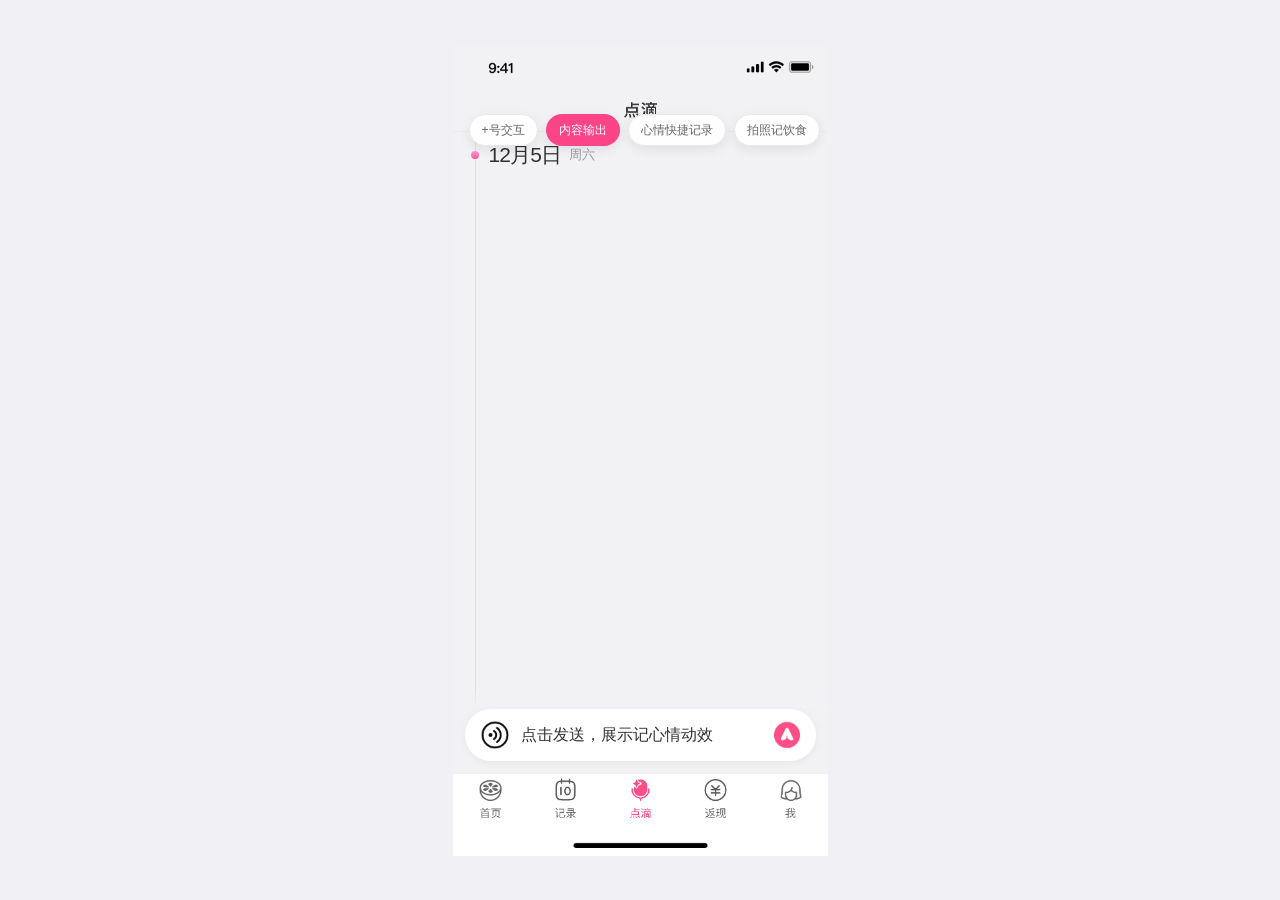
==== commit bc8b1e67: "Update interaction demos and food capture flow" ====
--- a/index.html
+++ b/index.html
@@ -39,6 +39,9 @@
           <button class="view-switch-btn" type="button" data-view-target="mood-expand">
             心情快捷记录
           </button>
+          <button class="view-switch-btn" type="button" data-view-target="food-capture">
+            拍照记饮食
+          </button>
         </div>
 
         <section class="view-panel view-panel-demo" data-view-panel="quick-record" hidden>
@@ -73,10 +76,10 @@
                 </button>
               </li>
               <li>
-                <button type="button" aria-label="Medical">
-                  <span class="option-bg" aria-hidden="true"></span>
-                  <span class="icon icon-camera" aria-hidden="true"></span>
-                  <span class="option-label">饮食</span>
+                <button type="button" aria-label="Question">
+                  <span class="option-bg" aria-hidden="true"></span>
+                  <span class="icon icon-music" aria-hidden="true"></span>
+                  <span class="option-label">体重</span>
                 </button>
               </li>
             </ul>
@@ -481,6 +484,209 @@
 
           <div class="home-indicator" aria-hidden="true"></div>
         </section>
+
+        <section class="view-panel view-panel-blank" data-view-panel="food-capture" hidden>
+          <section class="card-page-header" aria-label="点滴标题栏">
+            <img src="./assets/标题栏.png" alt="标题栏" class="card-page-header-image" />
+          </section>
+
+          <span class="timeline-line" aria-hidden="true"></span>
+
+          <section class="card-page-body" aria-label="饮食记录空白区" data-food-capture-page-body>
+            <section class="timeline-date-header" aria-label="当天日期信息">
+              <span class="timeline-date-dot" aria-hidden="true"></span>
+              <span class="timeline-date-text">6月16日</span>
+              <span class="timeline-weekday-text">周二</span>
+            </section>
+
+            <section class="card-feed food-capture-timeline-feed">
+              <article class="feed-entry feed-entry-food" data-food-capture-entry hidden>
+                <span class="feed-entry-dot" aria-hidden="true"></span>
+                <section class="feed-card feed-card-food">
+                  <div class="feed-card-time">9:41</div>
+                  <img
+                    src="./assets/餐食照片.png"
+                    alt="餐食照片"
+                    class="food-card-photo"
+                    data-food-card-photo
+                  />
+                  <p class="food-card-content" data-food-card-content>
+                    香煎鸡胸肉123千卡，炒土豆丝223千卡，炒青菜100千卡，杂粮饭300千卡。
+                  </p>
+                  <p class="food-card-total" data-food-card-total>总热量：<span class="food-card-total-value">823千卡</span></p>
+                  <div class="feed-card-divider" data-food-card-divider aria-hidden="true"></div>
+                  <button
+                    class="feed-chart-header"
+                    type="button"
+                    data-card-collapse-toggle
+                    aria-expanded="true"
+                    aria-label="切换近7天饮食热量内容"
+                  >
+                    <img
+                      src="./assets/AI深度思考.png"
+                      alt=""
+                      class="feed-chart-sparkles"
+                      aria-hidden="true"
+                    />
+                    <span class="feed-chart-title">近7天饮食热量</span>
+                    <span class="feed-chart-chevron" aria-hidden="true">
+                      <img src="./assets/上下箭头.png" alt="" class="feed-chart-chevron-image" />
+                    </span>
+                  </button>
+                  <div class="feed-chart-content food-chart-content" data-card-collapse-content>
+                    <section class="food-chart-panel" aria-label="近7天饮食热量">
+                      <div class="food-chart-axis">
+                        <span>2000</span>
+                        <span>1500</span>
+                        <span>1000</span>
+                        <span>500</span>
+                      </div>
+                      <div class="food-chart-plot">
+                        <div class="food-chart-grid" aria-hidden="true">
+                          <span></span>
+                          <span></span>
+                          <span></span>
+                          <span></span>
+                        </div>
+                        <div class="food-chart-bars">
+                          <span class="food-chart-bar" style="--bar-height: 0px"></span>
+                          <span class="food-chart-bar" style="--bar-height: 29px"></span>
+                          <span class="food-chart-bar" style="--bar-height: 72px"></span>
+                          <span class="food-chart-bar" style="--bar-height: 78px"></span>
+                          <span class="food-chart-bar" style="--bar-height: 58px"></span>
+                          <span class="food-chart-bar" style="--bar-height: 72px"></span>
+                          <span class="food-chart-bar food-chart-bar-today" style="--bar-height: 29px">
+                            <em>823</em>
+                          </span>
+                        </div>
+                        <div class="food-chart-days">
+                          <span>周六</span>
+                          <span>周日</span>
+                          <span>周一</span>
+                          <span>周二</span>
+                          <span>周三</span>
+                          <span>周四</span>
+                          <span>今天</span>
+                        </div>
+                      </div>
+                    </section>
+                    <p class="food-card-summary" data-food-card-summary>
+                      日均摄入1380千卡，今天吃了5种食物，饮食多样性不错。
+                    </p>
+                  </div>
+                </section>
+              </article>
+            </section>
+          </section>
+
+          <div class="flyout-wrap" data-food-flyout-wrap>
+            <button class="flyout-btn" type="button" aria-expanded="false" aria-label="Toggle action menu">
+              <span class="flyout-gray-layer" aria-hidden="true"></span>
+              <span class="flyout-plus-icon" aria-hidden="true"></span>
+            </button>
+
+            <ul class="flyout flyout-init" aria-label="Action menu">
+              <li>
+                <button type="button" aria-label="Records">
+                  <span class="option-bg" aria-hidden="true"></span>
+                  <span class="icon icon-music" aria-hidden="true"></span>
+                  <span class="option-label">体重</span>
+                </button>
+              </li>
+              <li>
+                <button type="button" aria-label="Mood">
+                  <span class="option-bg" aria-hidden="true"></span>
+                  <span class="icon icon-pin" aria-hidden="true"></span>
+                  <span class="option-label">症状</span>
+                </button>
+              </li>
+              <li>
+                <button type="button" aria-label="Question">
+                  <span class="option-bg" aria-hidden="true"></span>
+                  <span class="icon icon-photo" aria-hidden="true"></span>
+                  <span class="option-label">心情</span>
+                </button>
+              </li>
+              <li>
+                <button type="button" aria-label="Medical" data-food-trigger>
+                  <span class="option-bg" aria-hidden="true"></span>
+                  <span class="icon icon-camera" aria-hidden="true"></span>
+                  <span class="option-label">饮食</span>
+                </button>
+              </li>
+            </ul>
+          </div>
+
+          <section class="food-camera-sheet" data-food-camera-sheet hidden aria-label="饮食拍照页">
+            <div class="food-camera-background" aria-hidden="true"></div>
+
+            <header class="food-camera-status-bar" aria-label="iOS status bar">
+              <div class="food-camera-status-time">9:41</div>
+              <div class="food-camera-status-icons" aria-hidden="true">
+                <span class="food-camera-signal">
+                  <i></i><i></i><i></i><i></i>
+                </span>
+                <span class="food-camera-wifi"></span>
+                <span class="food-camera-battery"><span class="food-camera-battery-level"></span></span>
+              </div>
+            </header>
+
+            <button class="food-camera-close" type="button" aria-label="关闭拍照页" data-food-camera-close>
+              <span></span>
+              <span></span>
+            </button>
+
+            <div class="food-camera-frame" aria-hidden="true">
+              <span class="food-camera-corner food-camera-corner-tl"></span>
+              <span class="food-camera-corner food-camera-corner-tr"></span>
+              <span class="food-camera-corner food-camera-corner-bl"></span>
+              <span class="food-camera-corner food-camera-corner-br"></span>
+            </div>
+
+            <p class="food-camera-tip">向下俯拍食物确保在取景框内</p>
+
+            <div class="food-camera-actions">
+              <button class="food-camera-album" type="button" aria-label="打开相册">
+                <img src="./assets/相册.png" alt="" aria-hidden="true" />
+              </button>
+              <button class="food-camera-shutter" type="button" aria-label="拍摄" data-food-camera-shutter>
+                <img src="./assets/拍摄.png" alt="" aria-hidden="true" />
+              </button>
+            </div>
+
+            <section class="food-camera-recognition" aria-label="识别中页面">
+              <div class="food-camera-recognition-preview">
+                <div class="food-camera-recognition-image" aria-hidden="true"></div>
+                <img src="./assets/扫描.png" alt="" class="food-camera-recognition-scan" aria-hidden="true" />
+              </div>
+              <div class="food-camera-recognition-progress" aria-hidden="true">
+                <span class="food-camera-recognition-progress-bar"></span>
+              </div>
+              <p class="food-camera-recognition-text">正在识别食物...</p>
+            </section>
+
+            <div class="food-camera-home-indicator" aria-hidden="true"></div>
+          </section>
+
+          <div class="input-dock input-dock-card">
+            <img
+              src="./assets/输入框.png"
+              alt="输入框"
+              class="input-image"
+            />
+            <button
+              class="card-input-action"
+              type="button"
+              aria-label="显示卡片内容"
+            ></button>
+          </div>
+
+          <nav class="tabbar" aria-label="Bottom navigation">
+            <img src="./assets/TabBar切图.png" alt="底部导航" class="tabbar-image" />
+          </nav>
+
+          <div class="home-indicator" aria-hidden="true"></div>
+        </section>
       </section>
     </main>
 
--- a/style.css
+++ b/style.css
@@ -341,6 +341,11 @@
 
 .mood-timeline-feed {
   padding-top: 49px;
+}
+
+.food-capture-timeline-feed {
+  padding-top: 49px;
+  padding-bottom: 156px;
 }
 
 .mood-feed-entry + .mood-feed-entry {
@@ -593,6 +598,10 @@
   transform-origin: center bottom;
 }
 
+.feed-entry-food.is-entering .food-chart-bar-today em {
+  transform: translateX(calc(-50% - 0.5px)) scaleY(0);
+}
+
 .feed-chart-content {
   max-height: none;
   overflow: hidden;
@@ -751,6 +760,10 @@
   transition:
     opacity 0.18s ease,
     transform 0.8s cubic-bezier(0.22, 1, 0.36, 1);
+}
+
+.feed-entry-food.is-entering.is-food-bars-visible .food-chart-bar-today em {
+  transform: translateX(calc(-50% - 0.5px)) scaleY(1);
 }
 
 .feed-entry-food.is-entering.is-food-bars-visible .food-chart-bar:nth-child(1) {
@@ -1108,7 +1121,7 @@
   position: absolute;
   left: 50%;
   bottom: calc(100% + 8px);
-  transform: translateX(-50%);
+  transform: translateX(calc(-50% - 0.5px));
   color: #ff4f92;
   font-style: normal;
   font-size: 11px;
@@ -1584,6 +1597,452 @@
   background-image: url("./assets/症状.png");
 }
 
+.food-camera-sheet {
+  position: absolute;
+  inset: 0;
+  z-index: 30;
+  overflow: hidden;
+  background: #000;
+  transform: translateY(100%);
+  transition: transform 0.38s cubic-bezier(0.22, 1, 0.36, 1);
+  pointer-events: none;
+}
+
+.food-camera-sheet.is-visible {
+  transform: translateY(0);
+  pointer-events: auto;
+}
+
+.food-camera-background {
+  position: absolute;
+  left: 0;
+  right: 0;
+  top: 0;
+  height: 100%;
+  background: url("./assets/底图.png") no-repeat center / cover;
+  opacity: 0;
+  transition:
+    top 0.42s cubic-bezier(0.22, 1, 0.36, 1),
+    height 0.42s cubic-bezier(0.22, 1, 0.36, 1),
+    opacity 0.18s ease;
+}
+
+.food-camera-sheet.is-photo-visible .food-camera-background {
+  opacity: 1;
+}
+
+.food-camera-sheet.is-capturing .food-camera-background,
+.food-camera-sheet.is-recognizing .food-camera-background {
+  top: calc(50% - 280px);
+  height: 500px;
+}
+
+.food-camera-status-bar {
+  position: absolute;
+  top: -20px;
+  left: 0;
+  right: 0;
+  z-index: 2;
+  display: flex;
+  justify-content: space-between;
+  align-items: center;
+  padding: 34px 24px 12px;
+  color: #fff;
+  font-size: 18px;
+  font-weight: 600;
+  line-height: 1;
+  letter-spacing: -0.02em;
+}
+
+.food-camera-status-icons {
+  display: flex;
+  align-items: center;
+  gap: 8px;
+}
+
+.food-camera-signal {
+  display: flex;
+  align-items: flex-end;
+  gap: 2px;
+  height: 14px;
+}
+
+.food-camera-signal i {
+  display: block;
+  width: 4px;
+  background: #fff;
+  border-radius: 999px;
+}
+
+.food-camera-signal i:nth-child(1) {
+  height: 5px;
+}
+
+.food-camera-signal i:nth-child(2) {
+  height: 8px;
+}
+
+.food-camera-signal i:nth-child(3) {
+  height: 11px;
+}
+
+.food-camera-signal i:nth-child(4) {
+  height: 14px;
+}
+
+.food-camera-wifi {
+  position: relative;
+  width: 15px;
+  height: 11px;
+}
+
+.food-camera-wifi::before,
+.food-camera-wifi::after {
+  content: "";
+  position: absolute;
+  left: 50%;
+  border: 2px solid transparent;
+  border-top-color: #fff;
+  border-radius: 50%;
+  transform: translateX(-50%);
+}
+
+.food-camera-wifi::before {
+  top: 0;
+  width: 15px;
+  height: 11px;
+}
+
+.food-camera-wifi::after {
+  top: 4px;
+  width: 9px;
+  height: 7px;
+}
+
+.food-camera-battery {
+  position: relative;
+  width: 27px;
+  height: 13px;
+  border: 1.8px solid #fff;
+  border-radius: 3.5px;
+}
+
+.food-camera-battery::after {
+  content: "";
+  position: absolute;
+  right: -3.8px;
+  top: 3px;
+  width: 2.5px;
+  height: 5px;
+  border-radius: 0 2px 2px 0;
+  background: #fff;
+}
+
+.food-camera-battery-level {
+  position: absolute;
+  left: 1.8px;
+  top: 1.8px;
+  right: 5px;
+  bottom: 1.8px;
+  border-radius: 2px;
+  background: #fff;
+}
+
+.food-camera-close {
+  position: absolute;
+  left: 12px;
+  top: 52px;
+  z-index: 2;
+  width: 40px;
+  height: 40px;
+  padding: 0;
+  border: 0;
+  background: transparent;
+  cursor: pointer;
+}
+
+.food-camera-close span {
+  position: absolute;
+  left: 50%;
+  top: 50%;
+  width: 2.5px;
+  height: 25px;
+  border-radius: 999px;
+  background: #fff;
+  transform-origin: center;
+}
+
+.food-camera-close span:first-child {
+  transform: translate(-50%, -50%) rotate(45deg);
+}
+
+.food-camera-close span:last-child {
+  transform: translate(-50%, -50%) rotate(-45deg);
+}
+
+.food-camera-frame {
+  position: absolute;
+  left: 24px;
+  right: 24px;
+  top: 167px;
+  height: 436px;
+  z-index: 2;
+  transition: opacity 0.18s ease;
+}
+
+.food-camera-corner {
+  position: absolute;
+  width: 28px;
+  height: 28px;
+  background: url("./assets/拍照定位.png") no-repeat center / contain;
+}
+
+.food-camera-corner-tl {
+  left: 0;
+  top: 0;
+}
+
+.food-camera-corner-tr {
+  right: 0;
+  top: 0;
+  transform: scaleX(-1);
+}
+
+.food-camera-corner-bl {
+  left: 0;
+  bottom: 0;
+  transform: scaleY(-1);
+}
+
+.food-camera-corner-br {
+  right: 0;
+  bottom: 0;
+  transform: scale(-1);
+}
+
+.food-camera-tip {
+  position: absolute;
+  left: 50%;
+  bottom: 209px;
+  z-index: 2;
+  margin: 0;
+  color: #fff;
+  font-size: 15px;
+  font-weight: 500;
+  line-height: 1.2;
+  white-space: nowrap;
+  transform: translateX(-50%);
+  text-shadow: 0 1px 12px rgba(0, 0, 0, 0.14);
+  transition: opacity 0.18s ease;
+}
+
+.food-camera-actions {
+  position: absolute;
+  left: 24px;
+  right: 24px;
+  bottom: 44px;
+  z-index: 2;
+  height: 120px;
+  transition: opacity 0.22s ease;
+}
+
+.food-camera-album,
+.food-camera-shutter {
+  position: absolute;
+  padding: 0;
+  border: 0;
+  background: transparent;
+  cursor: pointer;
+}
+
+.food-camera-album {
+  left: 10px;
+  bottom: 33px;
+  width: 48px;
+  height: 48px;
+  border-radius: 50%;
+  background: transparent;
+  backdrop-filter: none;
+}
+
+.food-camera-album img {
+  width: 100%;
+  height: 100%;
+  display: block;
+}
+
+.food-camera-shutter {
+  left: 50%;
+  bottom: 20px;
+  width: 74px;
+  height: 74px;
+  transform: translateX(-50%);
+}
+
+.food-camera-shutter img {
+  width: 100%;
+  height: 100%;
+  display: block;
+}
+
+.food-camera-home-indicator {
+  position: absolute;
+  left: 50%;
+  bottom: 8px;
+  z-index: 2;
+  width: 134px;
+  height: 5px;
+  border-radius: 999px;
+  background: rgba(255, 255, 255, 0.98);
+  transform: translateX(-50%);
+}
+
+.food-camera-recognition {
+  position: absolute;
+  inset: 0;
+  z-index: 1;
+  opacity: 0;
+  pointer-events: none;
+  transition: opacity 0.18s ease 0.16s;
+}
+
+.food-camera-recognition-preview {
+  position: absolute;
+  left: 0;
+  right: 0;
+  top: calc(50% - 280px);
+  height: 500px;
+  overflow: hidden;
+}
+
+.food-camera-recognition-image {
+  position: absolute;
+  inset: 0;
+  opacity: 0;
+}
+
+.food-camera-recognition-scan {
+  position: absolute;
+  left: 0;
+  top: 0;
+  width: 100%;
+  height: auto;
+  display: block;
+  transform: translateY(-100%);
+  opacity: 0;
+  transition: opacity 0.18s ease 0.22s;
+}
+
+.food-camera-recognition-progress {
+  position: absolute;
+  left: 36px;
+  right: 36px;
+  bottom: 160px;
+  height: 6px;
+  overflow: hidden;
+  border-radius: 999px;
+  background: rgba(255, 255, 255, 0.5);
+  opacity: 0;
+  transition: opacity 0.2s ease 0.24s;
+}
+
+.food-camera-recognition-progress-bar {
+  display: block;
+  width: 100%;
+  height: 100%;
+  border-radius: inherit;
+  background: linear-gradient(90deg, rgba(255, 255, 255, 0.5) 0%, rgba(255, 255, 255, 1) 100%);
+  transform: scaleX(0);
+  transform-origin: left center;
+}
+
+.food-camera-recognition-text {
+  position: absolute;
+  left: 50%;
+  bottom: 130px;
+  margin: 0;
+  color: #fff;
+  font-size: 15px;
+  font-weight: 400;
+  line-height: 1.2;
+  transform: translateX(-50%);
+  opacity: 0;
+  transition: opacity 0.2s ease 0.24s;
+}
+
+.food-camera-sheet.is-capturing .food-camera-frame,
+.food-camera-sheet.is-capturing .food-camera-tip,
+.food-camera-sheet.is-capturing .food-camera-actions,
+.food-camera-sheet.is-recognizing .food-camera-frame,
+.food-camera-sheet.is-recognizing .food-camera-tip,
+.food-camera-sheet.is-recognizing .food-camera-actions {
+  opacity: 0;
+  pointer-events: none;
+}
+
+.food-camera-sheet.is-capturing .food-camera-recognition,
+.food-camera-sheet.is-recognizing .food-camera-recognition {
+  opacity: 1;
+}
+
+.food-camera-sheet.is-capturing .food-camera-recognition-scan,
+.food-camera-sheet.is-recognizing .food-camera-recognition-scan,
+.food-camera-sheet.is-capturing .food-camera-recognition-progress,
+.food-camera-sheet.is-recognizing .food-camera-recognition-progress,
+.food-camera-sheet.is-capturing .food-camera-recognition-text,
+.food-camera-sheet.is-recognizing .food-camera-recognition-text {
+  opacity: 1;
+}
+
+.food-camera-sheet.is-scan-active .food-camera-recognition-scan {
+  animation: food-camera-scan-move 2.2s linear infinite;
+}
+
+.food-camera-sheet.is-capturing .food-camera-recognition-progress-bar,
+.food-camera-sheet.is-recognizing .food-camera-recognition-progress-bar {
+  animation: food-camera-progress-load 4s ease-out forwards;
+}
+
+@keyframes food-camera-progress-load {
+  from {
+    transform: scaleX(0);
+  }
+
+  30% {
+    transform: scaleX(0.3);
+  }
+
+  36.25% {
+    transform: scaleX(0.3);
+  }
+
+  to {
+    transform: scaleX(1);
+  }
+}
+
+@keyframes food-camera-scan-move {
+  from {
+    transform: translateY(-100%);
+  }
+
+  62.5% {
+    transform: translateY(500px);
+  }
+
+  75% {
+    transform: translateY(500px);
+  }
+
+  75.01% {
+    transform: translateY(-100%);
+  }
+
+  to {
+    transform: translateY(-100%);
+  }
+}
+
 .input-dock {
   position: absolute;
   left: 0;
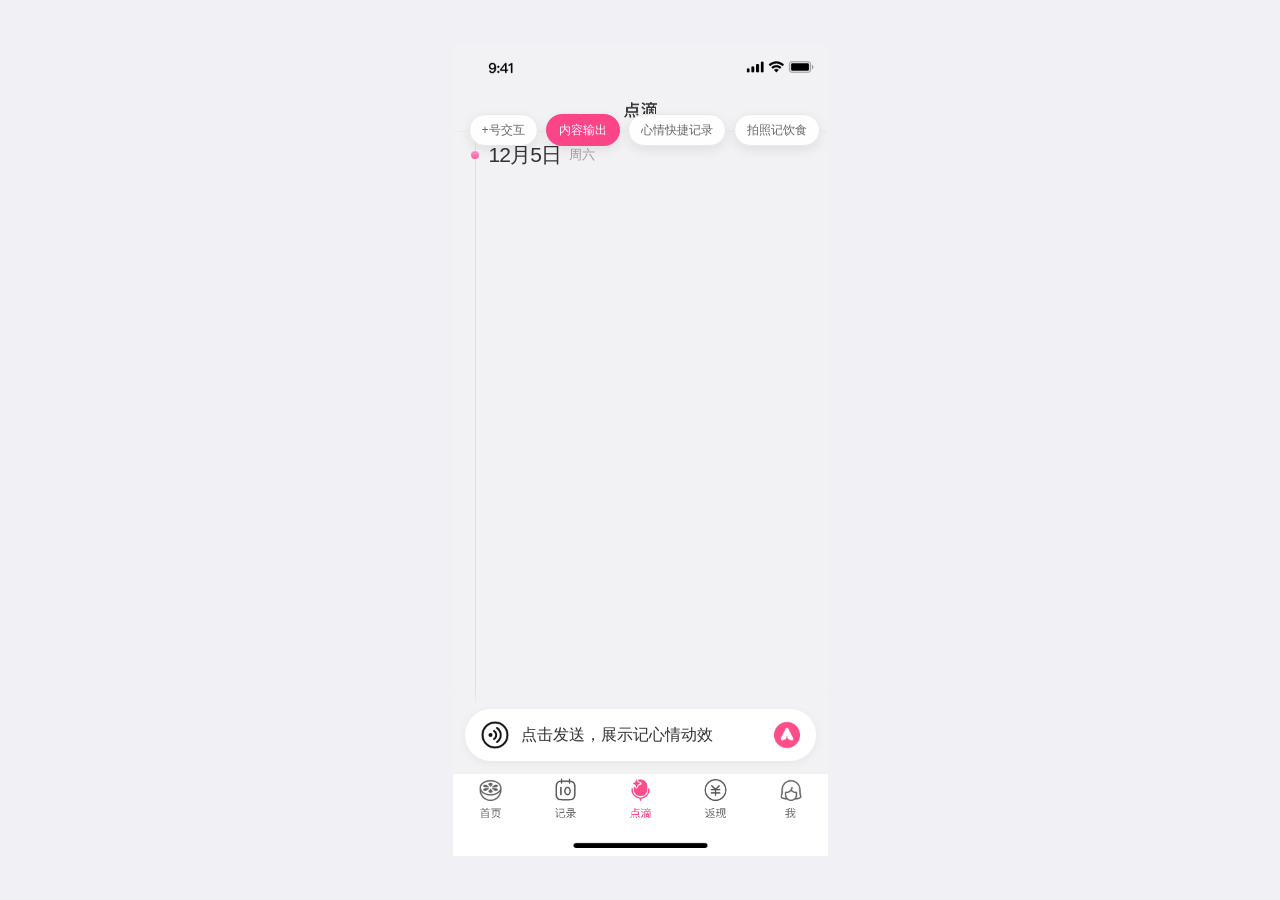
==== commit 5cf9cfb2: "Refine album scanning and timeline animations" ====
--- a/index.html
+++ b/index.html
@@ -646,7 +646,7 @@
             <p class="food-camera-tip">向下俯拍食物确保在取景框内</p>
 
             <div class="food-camera-actions">
-              <button class="food-camera-album" type="button" aria-label="打开相册">
+              <button class="food-camera-album" type="button" aria-label="打开相册" data-food-camera-album>
                 <img src="./assets/相册.png" alt="" aria-hidden="true" />
               </button>
               <button class="food-camera-shutter" type="button" aria-label="拍摄" data-food-camera-shutter>
@@ -666,6 +666,54 @@
             </section>
 
             <div class="food-camera-home-indicator" aria-hidden="true"></div>
+          </section>
+
+          <section class="food-album-sheet" data-food-album-sheet hidden aria-label="相册选择页">
+            <header class="food-album-header">
+              <button class="food-album-cancel" type="button" data-food-album-cancel>取消</button>
+              <div class="food-album-title-wrap">
+                <h2 class="food-album-title">最近项目</h2>
+                <button class="food-album-subtitle" type="button" aria-label="相册分类">
+                  轻触修改相册
+                  <span aria-hidden="true">⌄</span>
+                </button>
+              </div>
+            </header>
+
+            <div class="food-album-grid" aria-label="相册缩略图">
+              <button class="food-album-item is-photo" type="button" data-food-album-select aria-label="选择照片 1"></button>
+              <button class="food-album-item" type="button" data-food-album-select aria-label="选择照片 2"></button>
+              <button class="food-album-item" type="button" data-food-album-select aria-label="选择照片 3"></button>
+              <button class="food-album-item" type="button" data-food-album-select aria-label="选择照片 4"></button>
+              <button class="food-album-item" type="button" data-food-album-select aria-label="选择照片 5"></button>
+              <button class="food-album-item" type="button" data-food-album-select aria-label="选择照片 6"></button>
+              <button class="food-album-item" type="button" data-food-album-select aria-label="选择照片 7"></button>
+              <button class="food-album-item" type="button" data-food-album-select aria-label="选择照片 8"></button>
+              <button class="food-album-item" type="button" data-food-album-select aria-label="选择照片 9"></button>
+              <button class="food-album-item" type="button" data-food-album-select aria-label="选择照片 10"></button>
+              <button class="food-album-item" type="button" data-food-album-select aria-label="选择照片 11"></button>
+              <button class="food-album-item" type="button" data-food-album-select aria-label="选择照片 12"></button>
+              <button class="food-album-item" type="button" data-food-album-select aria-label="选择照片 13"></button>
+              <button class="food-album-item" type="button" data-food-album-select aria-label="选择照片 14"></button>
+              <button class="food-album-item" type="button" data-food-album-select aria-label="选择照片 15"></button>
+              <button class="food-album-item" type="button" data-food-album-select aria-label="选择照片 16"></button>
+              <button class="food-album-item" type="button" data-food-album-select aria-label="选择照片 17"></button>
+              <button class="food-album-item" type="button" data-food-album-select aria-label="选择照片 18"></button>
+              <button class="food-album-item" type="button" data-food-album-select aria-label="选择照片 19"></button>
+              <button class="food-album-item" type="button" data-food-album-select aria-label="选择照片 20"></button>
+              <button class="food-album-item" type="button" data-food-album-select aria-label="选择照片 21"></button>
+              <button class="food-album-item" type="button" data-food-album-select aria-label="选择照片 22"></button>
+              <button class="food-album-item" type="button" data-food-album-select aria-label="选择照片 23"></button>
+              <button class="food-album-item" type="button" data-food-album-select aria-label="选择照片 24"></button>
+              <button class="food-album-item" type="button" data-food-album-select aria-label="选择照片 25"></button>
+              <button class="food-album-item" type="button" data-food-album-select aria-label="选择照片 26"></button>
+              <button class="food-album-item" type="button" data-food-album-select aria-label="选择照片 27"></button>
+              <button class="food-album-item" type="button" data-food-album-select aria-label="选择照片 28"></button>
+              <button class="food-album-item" type="button" data-food-album-select aria-label="选择照片 29"></button>
+              <button class="food-album-item" type="button" data-food-album-select aria-label="选择照片 30"></button>
+              <button class="food-album-item" type="button" data-food-album-select aria-label="选择照片 31"></button>
+              <button class="food-album-item" type="button" data-food-album-select aria-label="选择照片 32"></button>
+            </div>
           </section>
 
           <div class="input-dock input-dock-card">
--- a/style.css
+++ b/style.css
@@ -1619,7 +1619,7 @@
   right: 0;
   top: 0;
   height: 100%;
-  background: url("./assets/底图.png") no-repeat center / cover;
+  background: var(--food-camera-image, url("./assets/底图.png")) no-repeat center / cover;
   opacity: 0;
   transition:
     top 0.42s cubic-bezier(0.22, 1, 0.36, 1),
@@ -1629,6 +1629,17 @@
 
 .food-camera-sheet.is-photo-visible .food-camera-background {
   opacity: 1;
+}
+
+.food-camera-sheet.is-album-direct .food-camera-background,
+.food-camera-sheet.is-album-direct .food-camera-frame,
+.food-camera-sheet.is-album-direct .food-camera-tip,
+.food-camera-sheet.is-album-direct .food-camera-actions,
+.food-camera-sheet.is-album-direct .food-camera-recognition,
+.food-camera-sheet.is-album-direct .food-camera-recognition-scan,
+.food-camera-sheet.is-album-direct .food-camera-recognition-progress,
+.food-camera-sheet.is-album-direct .food-camera-recognition-text {
+  transition: none;
 }
 
 .food-camera-sheet.is-capturing .food-camera-background,
@@ -1897,6 +1908,116 @@
   transform: translateX(-50%);
 }
 
+.food-album-sheet {
+  position: absolute;
+  inset: 0;
+  z-index: 31;
+  background: #000;
+  color: #fff;
+  transform: translateY(100%);
+  transition: transform 0.32s cubic-bezier(0.22, 1, 0.36, 1);
+  pointer-events: none;
+  overflow: hidden;
+}
+
+.food-album-sheet.is-visible {
+  transform: translateY(0);
+  pointer-events: auto;
+}
+
+.food-album-header {
+  position: absolute;
+  left: 0;
+  right: 0;
+  top: 0;
+  z-index: 2;
+  height: 92px;
+  padding: 34px 8px 0;
+}
+
+.food-album-cancel {
+  position: absolute;
+  left: 24px;
+  top: 58px;
+  padding: 0;
+  border: 0;
+  background: transparent;
+  color: #fff;
+  font-size: 15px;
+  font-weight: 400;
+  line-height: 1.2;
+  cursor: pointer;
+}
+
+.food-album-title-wrap {
+  display: flex;
+  flex-direction: column;
+  align-items: center;
+  padding-top: 12px;
+}
+
+.food-album-title {
+  margin: 0;
+  font-size: 18px;
+  font-weight: 500;
+  line-height: 1.15;
+}
+
+.food-album-subtitle {
+  display: inline-flex;
+  align-items: center;
+  gap: 3px;
+  margin-top: 2px;
+  padding: 0;
+  border: 0;
+  background: transparent;
+  color: #fff;
+  font-size: 11px;
+  font-weight: 400;
+  line-height: 1.2;
+  opacity: 0.95;
+  cursor: pointer;
+}
+
+.food-album-subtitle span {
+  font-size: 14px;
+  line-height: 1;
+  transform: translateY(-1px);
+}
+
+.food-album-grid {
+  position: absolute;
+  left: 8px;
+  right: 8px;
+  top: 92px;
+  bottom: 0;
+  display: grid;
+  grid-template-columns: repeat(4, minmax(0, 1fr));
+  grid-auto-rows: 1fr;
+  gap: 4px;
+  overflow-y: auto;
+  padding-bottom: 16px;
+  -webkit-overflow-scrolling: touch;
+  scrollbar-width: none;
+}
+
+.food-album-grid::-webkit-scrollbar {
+  display: none;
+}
+
+.food-album-item {
+  border: 0;
+  border-radius: 6px;
+  background: #c6c6c9;
+  padding: 0;
+  cursor: pointer;
+  aspect-ratio: 1 / 1;
+}
+
+.food-album-item.is-photo {
+  background: url("./assets/底图2.png") no-repeat center / cover;
+}
+
 .food-camera-recognition {
   position: absolute;
   inset: 0;
@@ -1918,6 +2039,7 @@
 .food-camera-recognition-image {
   position: absolute;
   inset: 0;
+  background: var(--food-camera-image, url("./assets/底图.png")) no-repeat center / cover;
   opacity: 0;
 }
 
@@ -1995,12 +2117,17 @@
 }
 
 .food-camera-sheet.is-scan-active .food-camera-recognition-scan {
-  animation: food-camera-scan-move 2.2s linear infinite;
+  animation: food-camera-scan-double 4.3s linear forwards;
+}
+
+.food-camera-sheet.is-scan-paused .food-camera-recognition-scan {
+  animation-play-state: paused;
+  opacity: 1;
 }
 
 .food-camera-sheet.is-capturing .food-camera-recognition-progress-bar,
 .food-camera-sheet.is-recognizing .food-camera-recognition-progress-bar {
-  animation: food-camera-progress-load 4s ease-out forwards;
+  animation: food-camera-progress-load 4.3s ease-out forwards;
 }
 
 @keyframes food-camera-progress-load {
@@ -2021,25 +2148,35 @@
   }
 }
 
-@keyframes food-camera-scan-move {
+@keyframes food-camera-scan-double {
   from {
+    opacity: 1;
     transform: translateY(-100%);
   }
 
-  62.5% {
+  44.19% {
+    opacity: 1;
     transform: translateY(500px);
   }
 
-  75% {
+  55.81% {
+    opacity: 1;
     transform: translateY(500px);
   }
 
-  75.01% {
+  55.82% {
+    opacity: 0;
     transform: translateY(-100%);
   }
 
-  to {
+  58% {
+    opacity: 1;
     transform: translateY(-100%);
+  }
+
+  100% {
+    opacity: 1;
+    transform: translateY(500px);
   }
 }
 
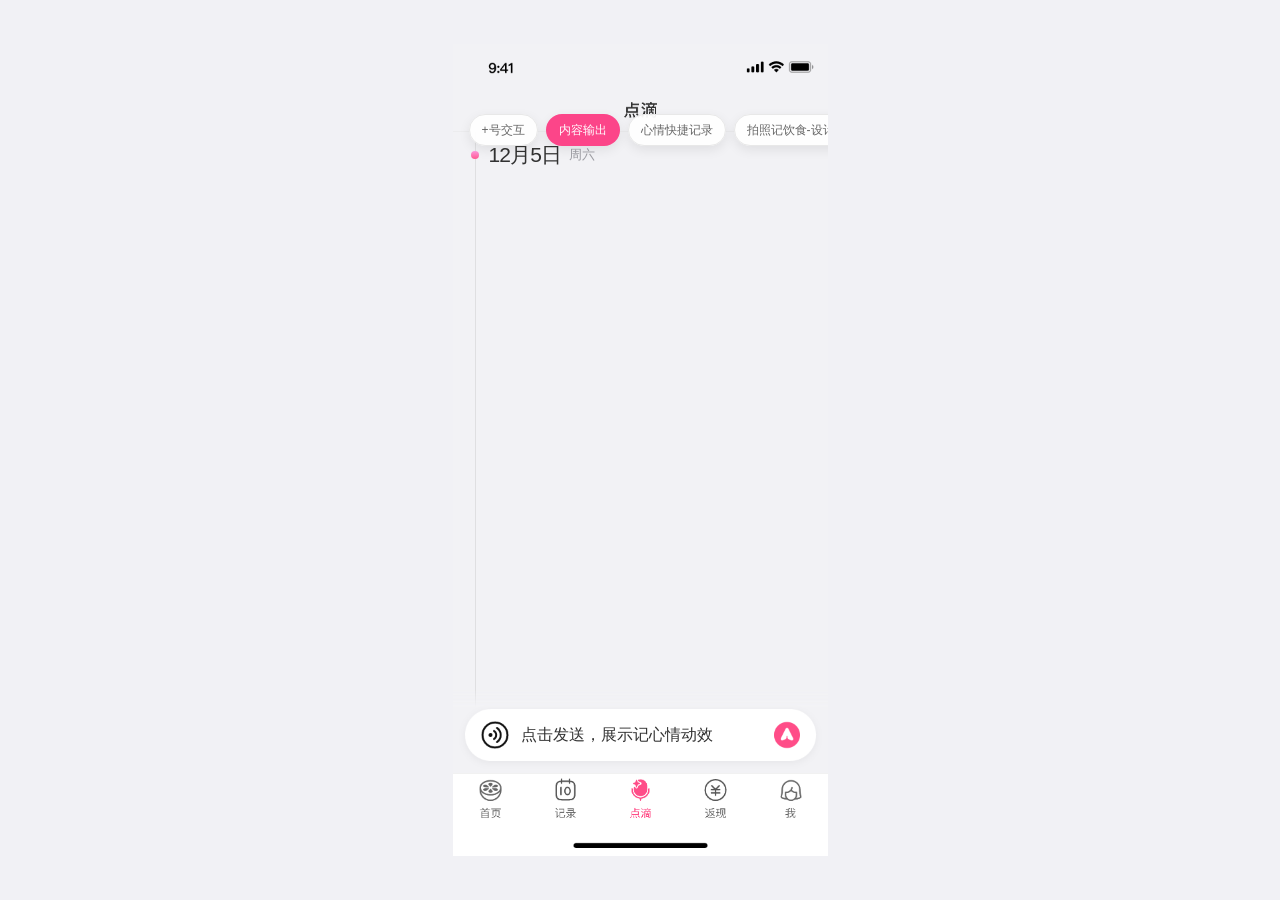
==== commit 9c476a51: "Update food capture tab label" ====
--- a/index.html
+++ b/index.html
@@ -40,7 +40,7 @@
             心情快捷记录
           </button>
           <button class="view-switch-btn" type="button" data-view-target="food-capture">
-            拍照记饮食
+            拍照记饮食-设计中
           </button>
         </div>
 
